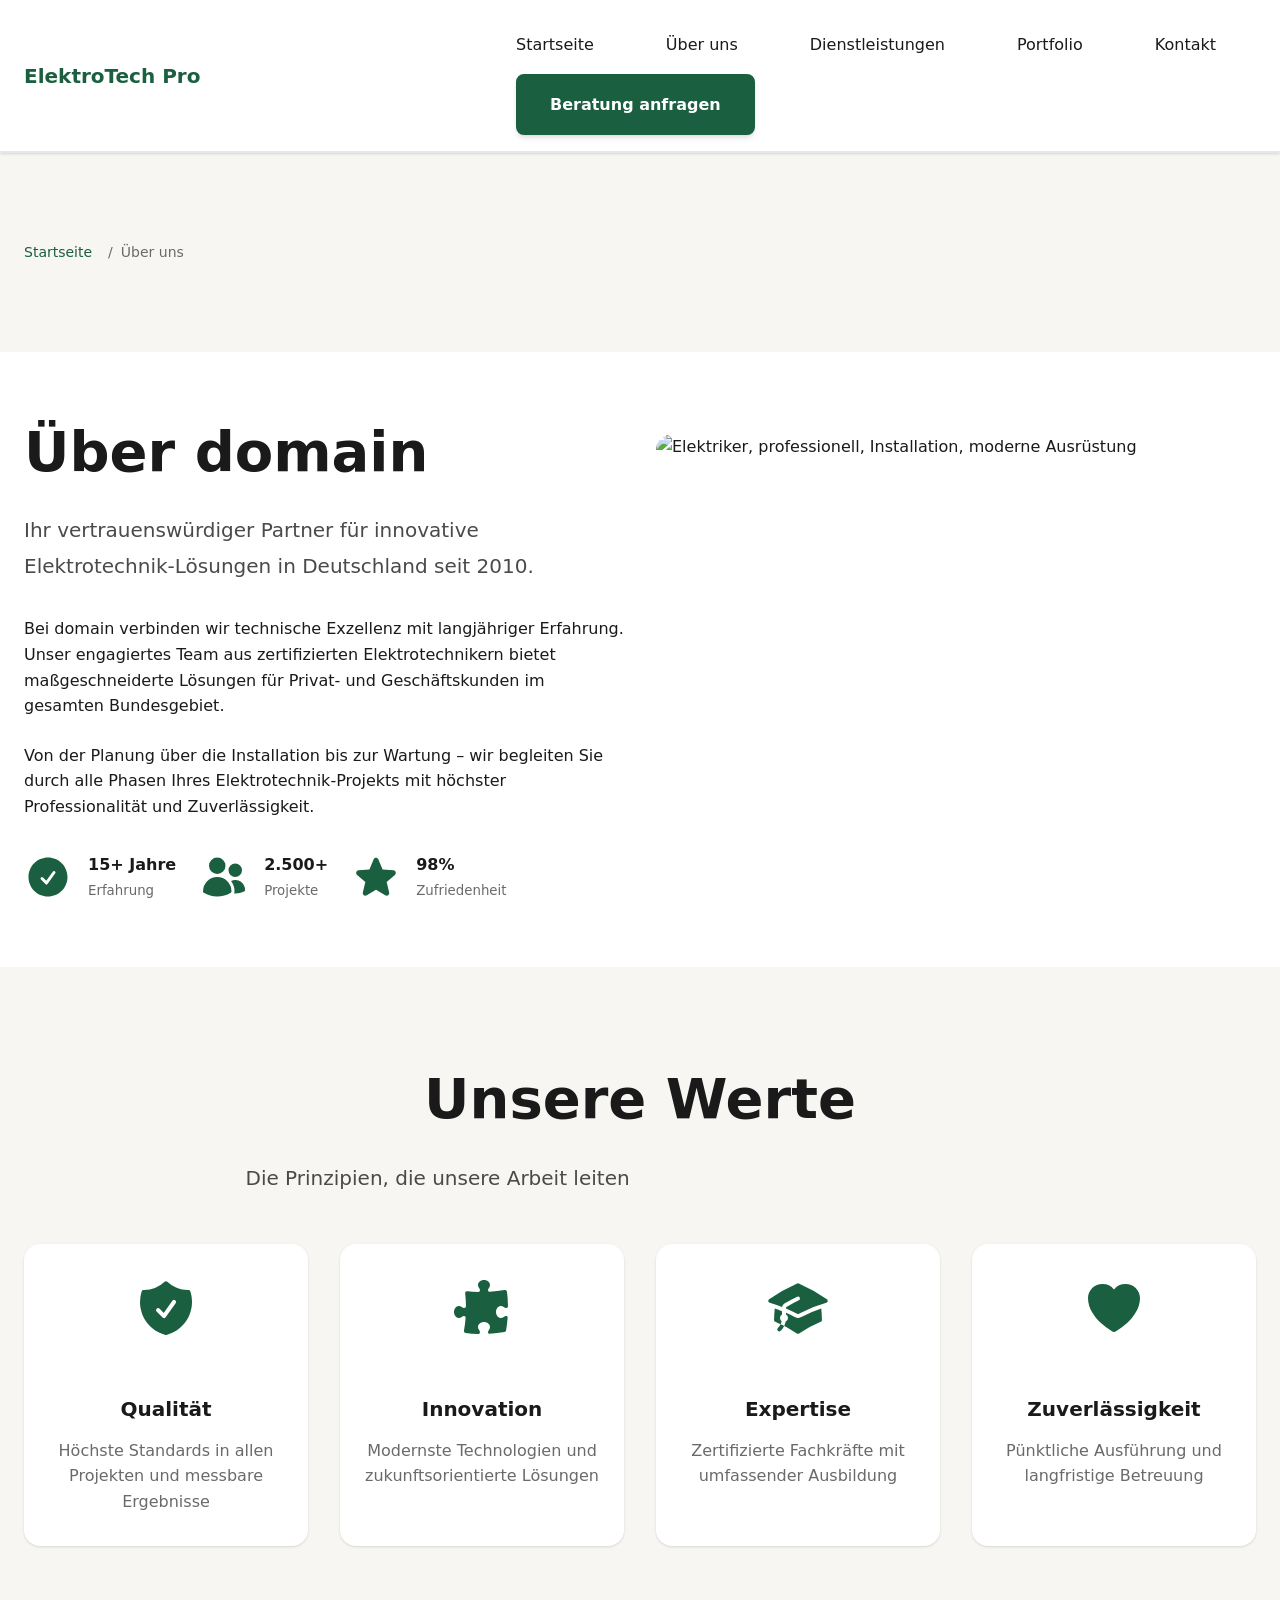
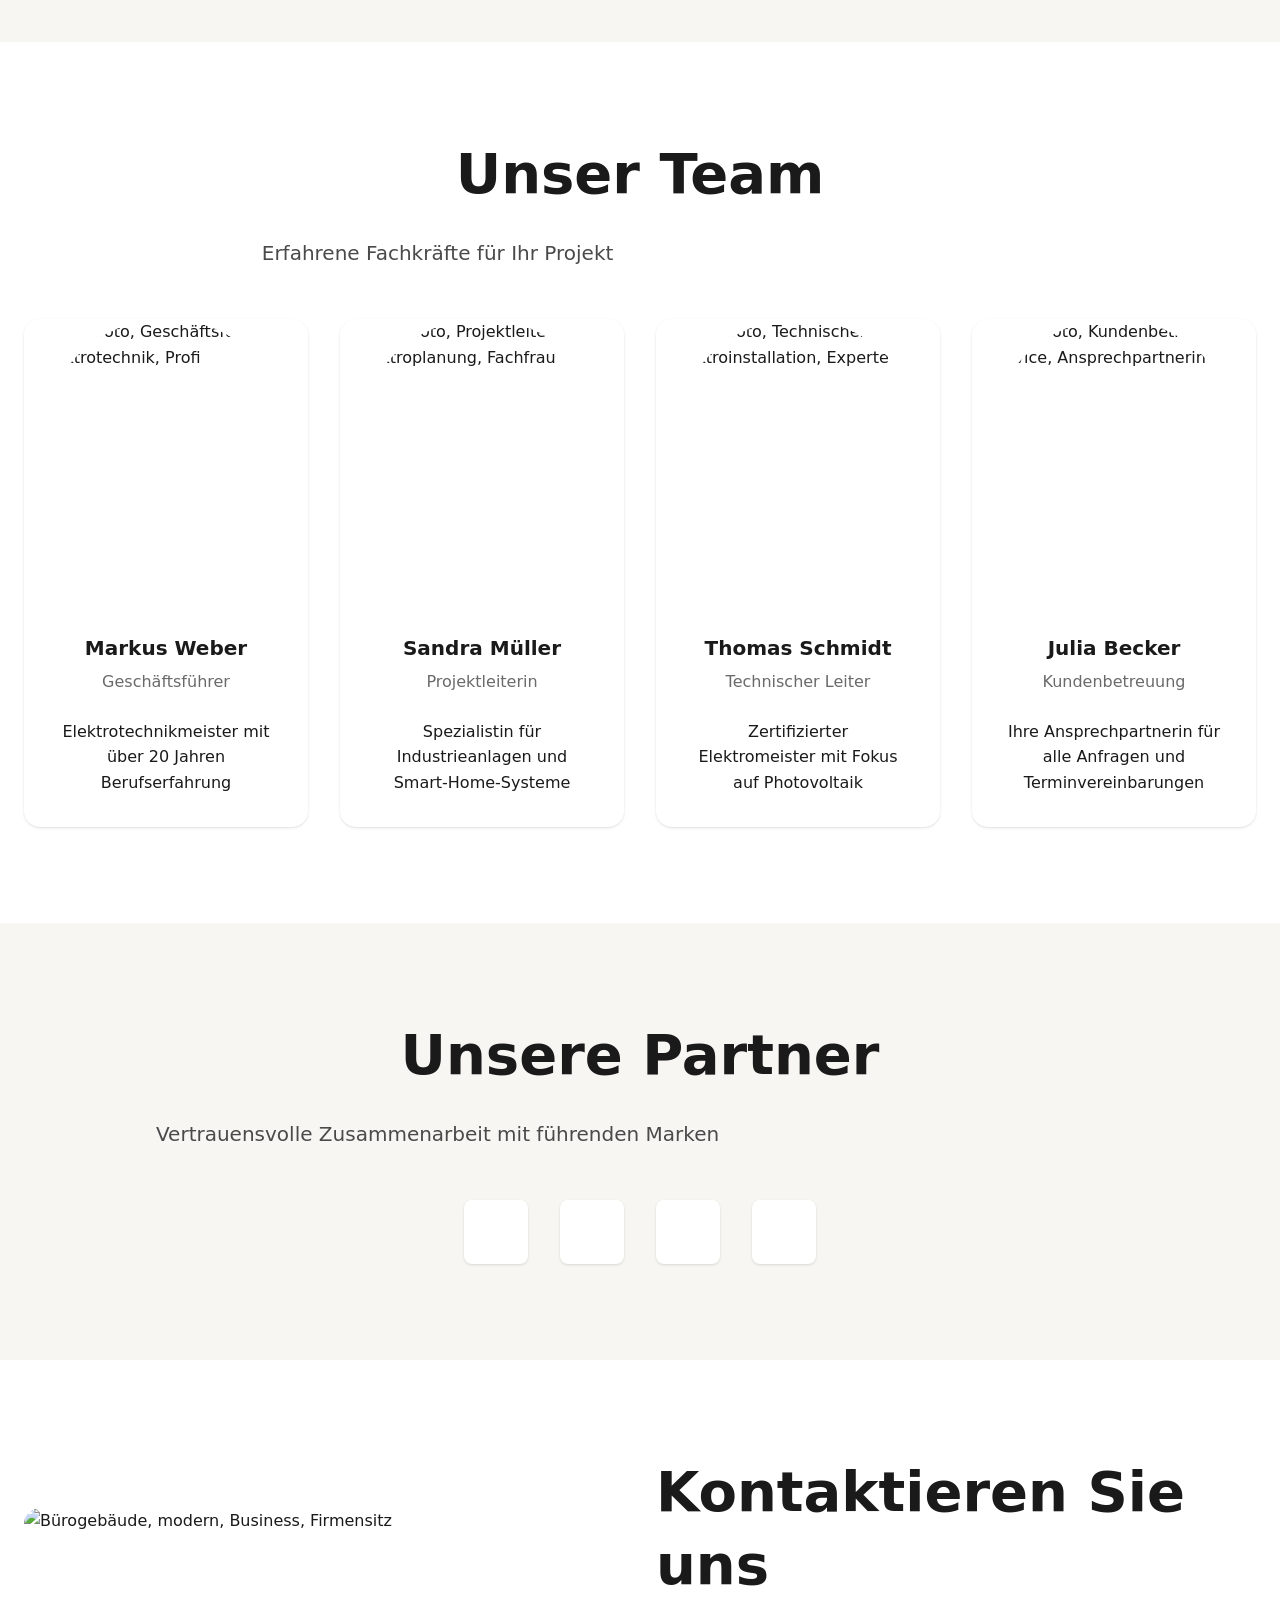
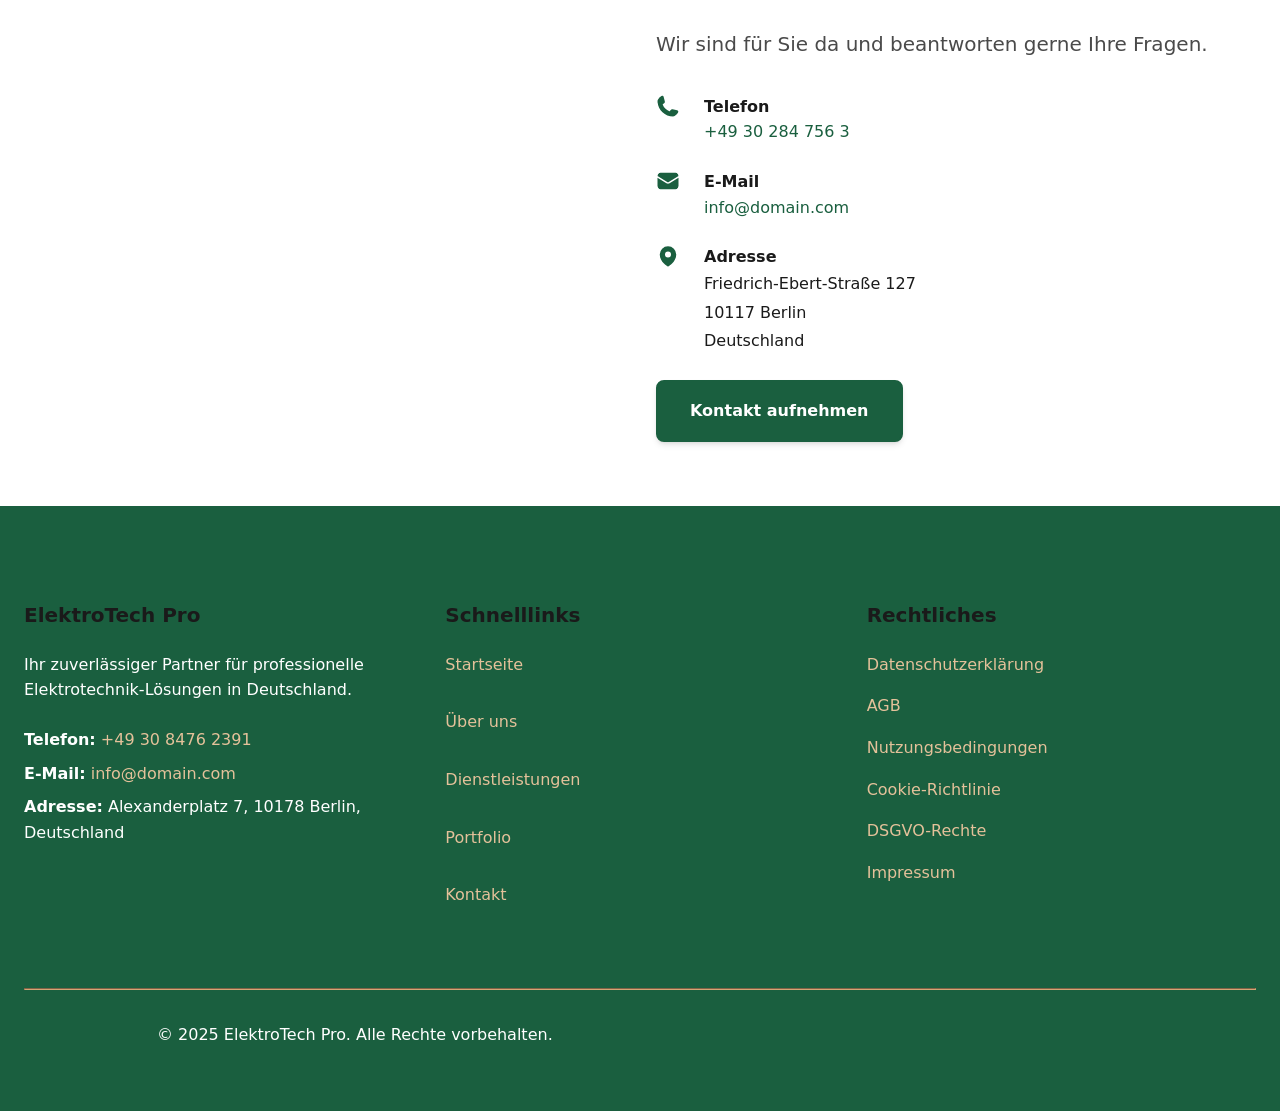
==== about.html @ 6f712a59 "Initial commit: Batch msgbatch_01T79FDRksaGxdWGkGDqS3DC results" ====
<!doctype html>
<html lang="de">
 <head>
  <meta charset="UTF-8">
  <meta name="viewport" content="width=device-width, initial-scale=1.0">
  <title>Über uns - Elektrotechnik Experten | domain</title>
  <meta name="description" content="Erfahren Sie mehr über domain - Ihr vertrauenswürdiger Partner für professionelle Elektrotechnik-Dienstleistungen in Deutschland. Expertise, Innovation und Qualität seit 2010.">
  <link rel="canonical" href="https://domain.com/about.html">
  <meta property="og:title" content="Über uns - Elektrotechnik Experten | domain">
  <meta property="og:description" content="Erfahren Sie mehr über domain - Ihr vertrauenswürdiger Partner für professionelle Elektrotechnik-Dienstleistungen in Deutschland.">
  <meta property="og:type" content="website">
  <meta property="og:url" content="https://domain.com/about.html">
  <meta property="og:image" content="https://images.unsplash.com/photo-1581092160562-40aa08e78837?w=1200&amp;h=630&amp;fit=crop">
  <link rel="stylesheet" href="style.css">
  <link rel="icon" type="image/png" href="/favicon.png">
  <link rel="apple-touch-icon" href="/apple-touch-icon.png">
 </head>
 <body>
  <header class="l-header">
   <nav class="navbar navbar-expand-md sticky-top bg-white border-bottom" aria-label="Hauptnavigation">
    <div class="container-fluid">
     <a class="navbar-brand c-logo" href="/"> <span class="c-logo__text">ElektroTech Pro</span> </a>
     <button class="navbar-toggler c-nav__toggle" type="button" data-bs-toggle="collapse" data-bs-target="#navbarNav" aria-controls="navbarNav" aria-expanded="false" aria-label="Navigation umschalten"><span class="navbar-toggler-icon"></span></button>
     <div class="collapse navbar-collapse" id="navbarNav">
      <ul class="navbar-nav ms-auto c-nav">
       <li class="nav-item c-nav__item"><a class="nav-link" aria-current="page" href="/">Startseite</a></li>
       <li class="nav-item c-nav__item"><a class="nav-link" href="/about.html">Über uns</a></li>
       <li class="nav-item c-nav__item"><a class="nav-link" href="/services.html">Dienstleistungen</a></li>
       <li class="nav-item c-nav__item"><a class="nav-link" href="/portfolio.html">Portfolio</a></li>
       <li class="nav-item c-nav__item"><a class="nav-link" href="/contact.html">Kontakt</a></li>
      </ul>
      <a href="/contact.html" class="btn btn-primary ms-md-3 c-button c-button--primary">Beratung anfragen</a>
     </div>
    </div>
   </nav>
  </header>
  <main>
   <section class="l-section py-4 py-md-5 bg-light">
    <div class="container">
     <nav aria-label="breadcrumb">
      <ol class="breadcrumb">
       <li class="breadcrumb-item"><a href="/">Startseite</a></li>
       <li class="breadcrumb-item active" aria-current="page">Über uns</li>
      </ol>
     </nav>
    </div>
   </section>
   <section class="l-section py-4 py-md-5" data-aos="fade-up">
    <div class="container">
     <div class="row align-items-center">
      <div class="col-12 col-md-6 mb-4 mb-md-0">
       <h1 class="display-4 fw-bold mb-3">Über domain</h1>
       <p class="lead mb-4">Ihr vertrauenswürdiger Partner für innovative Elektrotechnik-Lösungen in Deutschland seit 2010.</p>
       <p class="mb-3">Bei domain verbinden wir technische Exzellenz mit langjähriger Erfahrung. Unser engagiertes Team aus zertifizierten Elektrotechnikern bietet maßgeschneiderte Lösungen für Privat- und Geschäftskunden im gesamten Bundesgebiet.</p>
       <p class="mb-4">Von der Planung über die Installation bis zur Wartung – wir begleiten Sie durch alle Phasen Ihres Elektrotechnik-Projekts mit höchster Professionalität und Zuverlässigkeit.</p>
       <div class="d-flex flex-wrap gap-3">
        <div class="d-flex align-items-center">
         <div class="ratio ratio-1x1 me-2" style="width: 48px; height: 48px;">
          <svg xmlns="http://www.w3.org/2000/svg" viewBox="0 0 24 24" fill="currentColor" class="text-primary">
           <path fill-rule="evenodd" d="M2.25 12c0-5.385 4.365-9.75 9.75-9.75s9.75 4.365 9.75 9.75-4.365 9.75-9.75 9.75S2.25 17.385 2.25 12zm13.36-1.814a.75.75 0 10-1.22-.872l-3.236 4.53L9.53 12.22a.75.75 0 00-1.06 1.06l2.25 2.25a.75.75 0 001.14-.094l3.75-5.25z" clip-rule="evenodd" />
          </svg>
         </div>
         <div>
          <strong class="d-block">15+ Jahre</strong> <small class="text-muted">Erfahrung</small>
         </div>
        </div>
        <div class="d-flex align-items-center">
         <div class="ratio ratio-1x1 me-2" style="width: 48px; height: 48px;">
          <svg xmlns="http://www.w3.org/2000/svg" viewBox="0 0 24 24" fill="currentColor" class="text-primary">
           <path d="M4.5 6.375a4.125 4.125 0 118.25 0 4.125 4.125 0 01-8.25 0zM14.25 8.625a3.375 3.375 0 116.75 0 3.375 3.375 0 01-6.75 0zM1.5 19.125a7.125 7.125 0 0114.25 0v.003l-.001.119a.75.75 0 01-.363.63 13.067 13.067 0 01-6.761 1.873c-2.472 0-4.786-.684-6.76-1.873a.75.75 0 01-.364-.63l-.001-.122zM17.25 19.128l-.001.144a2.25 2.25 0 01-.233.96 10.088 10.088 0 005.06-1.01.75.75 0 00.42-.643 4.875 4.875 0 00-6.957-4.611 8.586 8.586 0 011.71 5.157v.003z" />
          </svg>
         </div>
         <div>
          <strong class="d-block">2.500+</strong> <small class="text-muted">Projekte</small>
         </div>
        </div>
        <div class="d-flex align-items-center">
         <div class="ratio ratio-1x1 me-2" style="width: 48px; height: 48px;">
          <svg xmlns="http://www.w3.org/2000/svg" viewBox="0 0 24 24" fill="currentColor" class="text-primary">
           <path fill-rule="evenodd" d="M10.788 3.21c.448-1.077 1.976-1.077 2.424 0l2.082 5.007 5.404.433c1.164.093 1.636 1.545.749 2.305l-4.117 3.527 1.257 5.273c.271 1.136-.964 2.033-1.96 1.425L12 18.354 7.373 21.18c-.996.608-2.231-.29-1.96-1.425l1.257-5.273-4.117-3.527c-.887-.76-.415-2.212.749-2.305l5.404-.433 2.082-5.006z" clip-rule="evenodd" />
          </svg>
         </div>
         <div>
          <strong class="d-block">98%</strong> <small class="text-muted">Zufriedenheit</small>
         </div>
        </div>
       </div>
      </div>
      <div class="col-12 col-md-6">
       <div class="ratio ratio-4x3">
        <img src="https://images.unsplash.com/photo-1621905251918-48416bd8575a?w=800&amp;h=600&amp;fit=crop" alt="Elektriker, professionell, Installation, moderne Ausrüstung" class="img-fluid rounded shadow" loading="lazy" width="800" height="600" style="object-fit: cover;">
       </div>
      </div>
     </div>
    </div>
   </section>
   <section class="l-section py-4 py-md-5 bg-light" data-aos="fade-up">
    <div class="container">
     <div class="text-center mb-5">
      <h2 class="h1 fw-bold mb-3">Unsere Werte</h2>
      <p class="lead text-muted">Die Prinzipien, die unsere Arbeit leiten</p>
     </div>
     <div class="row g-4">
      <div class="col-12 col-md-6 col-lg-3">
       <div class="card c-card h-100 border-0 shadow-sm">
        <div class="card-body text-center d-flex flex-column">
         <div class="ratio ratio-1x1 mx-auto mb-3" style="width: 64px; height: 64px;">
          <svg xmlns="http://www.w3.org/2000/svg" viewBox="0 0 24 24" fill="currentColor" class="text-primary">
           <path fill-rule="evenodd" d="M12.516 2.17a.75.75 0 00-1.032 0 11.209 11.209 0 01-7.877 3.08.75.75 0 00-.722.515A12.74 12.74 0 002.25 9.75c0 5.942 4.064 10.933 9.563 12.348a.749.749 0 00.374 0c5.499-1.415 9.563-6.406 9.563-12.348 0-1.39-.223-2.73-.635-3.985a.75.75 0 00-.722-.516l-.143.001c-2.996 0-5.717-1.17-7.734-3.08zm3.094 8.016a.75.75 0 10-1.22-.872l-3.236 4.53L9.53 12.22a.75.75 0 00-1.06 1.06l2.25 2.25a.75.75 0 001.14-.094l3.75-5.25z" clip-rule="evenodd" />
          </svg>
         </div>
         <h3 class="h5 mb-2">Qualität</h3>
         <p class="mb-0 text-muted">Höchste Standards in allen Projekten und messbare Ergebnisse</p>
        </div>
       </div>
      </div>
      <div class="col-12 col-md-6 col-lg-3">
       <div class="card c-card h-100 border-0 shadow-sm">
        <div class="card-body text-center d-flex flex-column">
         <div class="ratio ratio-1x1 mx-auto mb-3" style="width: 64px; height: 64px;">
          <svg xmlns="http://www.w3.org/2000/svg" viewBox="0 0 24 24" fill="currentColor" class="text-primary">
           <path d="M11.25 5.337c0-.355-.186-.676-.401-.959a1.647 1.647 0 01-.349-1.003c0-1.036 1.007-1.875 2.25-1.875S15 2.34 15 3.375c0 .369-.128.713-.349 1.003-.215.283-.401.604-.401.959 0 .332.278.598.61.578 1.91-.114 3.79-.342 5.632-.676a.75.75 0 01.878.645 49.17 49.17 0 01.376 5.452.657.657 0 01-.66.664c-.354 0-.675-.186-.958-.401a1.647 1.647 0 00-1.003-.349c-1.035 0-1.875 1.007-1.875 2.25s.84 2.25 1.875 2.25c.369 0 .713-.128 1.003-.349.283-.215.604-.401.959-.401.31 0 .557.262.534.571a48.774 48.774 0 01-.595 4.845.75.75 0 01-.61.61c-1.82.317-3.673.533-5.555.642a.58.58 0 01-.611-.581c0-.355.186-.676.401-.959.221-.29.349-.634.349-1.003 0-1.035-1.007-1.875-2.25-1.875s-2.25.84-2.25 1.875c0 .369.128.713.349 1.003.215.283.401.604.401.959a.641.641 0 01-.658.643 49.118 49.118 0 01-4.708-.36.75.75 0 01-.645-.878c.293-1.614.504-3.257.629-4.924A.53.53 0 005.337 15c-.355 0-.676.186-.959.401-.29.221-.634.349-1.003.349-1.036 0-1.875-1.007-1.875-2.25s.84-2.25 1.875-2.25c.369 0 .713.128 1.003.349.283.215.604.401.959.401a.656.656 0 00.659-.663 47.703 47.703 0 00-.31-4.82.75.75 0 01.83-.832c1.343.155 2.703.254 4.077.294a.64.64 0 00.657-.642z" />
          </svg>
         </div>
         <h3 class="h5 mb-2">Innovation</h3>
         <p class="mb-0 text-muted">Modernste Technologien und zukunftsorientierte Lösungen</p>
        </div>
       </div>
      </div>
      <div class="col-12 col-md-6 col-lg-3">
       <div class="card c-card h-100 border-0 shadow-sm">
        <div class="card-body text-center d-flex flex-column">
         <div class="ratio ratio-1x1 mx-auto mb-3" style="width: 64px; height: 64px;">
          <svg xmlns="http://www.w3.org/2000/svg" viewBox="0 0 24 24" fill="currentColor" class="text-primary">
           <path d="M11.7 2.805a.75.75 0 01.6 0A60.65 60.65 0 0122.83 8.72a.75.75 0 01-.231 1.337 49.949 49.949 0 00-9.902 3.912l-.003.002-.34.18a.75.75 0 01-.707 0A50.009 50.009 0 007.5 12.174v-.224c0-.131.067-.248.172-.311a54.614 54.614 0 014.653-2.52.75.75 0 00-.65-1.352 56.129 56.129 0 00-4.78 2.589 1.858 1.858 0 00-.859 1.228 49.803 49.803 0 00-4.634-1.527.75.75 0 01-.231-1.337A60.653 60.653 0 0111.7 2.805z" /> <path d="M13.06 15.473a48.45 48.45 0 017.666-3.282c.134 1.414.22 2.843.255 4.285a.75.75 0 01-.46.71 47.878 47.878 0 00-8.105 4.342.75.75 0 01-.832 0 47.877 47.877 0 00-8.104-4.342.75.75 0 01-.461-.71c.035-1.442.121-2.87.255-4.286A48.4 48.4 0 016 13.18v1.27a1.5 1.5 0 00-.14 2.508c-.09.38-.222.753-.397 1.11.452.213.901.434 1.346.661a6.729 6.729 0 00.551-1.608 1.5 1.5 0 00.14-2.67v-.645a48.549 48.549 0 013.44 1.668 2.25 2.25 0 002.12 0z" /> <path d="M4.462 19.462c.42-.419.753-.89 1-1.394.453.213.902.434 1.347.661a6.743 6.743 0 01-1.286 1.794.75.75 0 11-1.06-1.06z" />
          </svg>
         </div>
         <h3 class="h5 mb-2">Expertise</h3>
         <p class="mb-0 text-muted">Zertifizierte Fachkräfte mit umfassender Ausbildung</p>
        </div>
       </div>
      </div>
      <div class="col-12 col-md-6 col-lg-3">
       <div class="card c-card h-100 border-0 shadow-sm">
        <div class="card-body text-center d-flex flex-column">
         <div class="ratio ratio-1x1 mx-auto mb-3" style="width: 64px; height: 64px;">
          <svg xmlns="http://www.w3.org/2000/svg" viewBox="0 0 24 24" fill="currentColor" class="text-primary">
           <path d="M11.645 20.91l-.007-.003-.022-.012a15.247 15.247 0 01-.383-.218 25.18 25.18 0 01-4.244-3.17C4.688 15.36 2.25 12.174 2.25 8.25 2.25 5.322 4.714 3 7.688 3A5.5 5.5 0 0112 5.052 5.5 5.5 0 0116.313 3c2.973 0 5.437 2.322 5.437 5.25 0 3.925-2.438 7.111-4.739 9.256a25.175 25.175 0 01-4.244 3.17 15.247 15.247 0 01-.383.219l-.022.012-.007.004-.003.001a.752.752 0 01-.704 0l-.003-.001z" />
          </svg>
         </div>
         <h3 class="h5 mb-2">Zuverlässigkeit</h3>
         <p class="mb-0 text-muted">Pünktliche Ausführung und langfristige Betreuung</p>
        </div>
       </div>
      </div>
     </div>
    </div>
   </section>
   <section class="l-section py-4 py-md-5" data-aos="fade-up">
    <div class="container">
     <div class="text-center mb-5">
      <h2 class="h1 fw-bold mb-3">Unser Team</h2>
      <p class="lead text-muted">Erfahrene Fachkräfte für Ihr Projekt</p>
     </div>
     <div class="row g-4">
      <div class="col-12 col-md-6 col-lg-3">
       <div class="card c-card h-100 border-0 shadow-sm d-flex flex-column">
        <div class="ratio ratio-1x1">
         <img src="https://images.unsplash.com/photo-1560250097-0b93528c311a?w=400&amp;h=400&amp;fit=crop" alt="Teamfoto, Geschäftsführer, Elektrotechnik, Profi" class="card-img-top" loading="lazy" width="400" height="400" style="object-fit: cover; border-radius: 50%;">
        </div>
        <div class="card-body text-center d-flex flex-column">
         <h3 class="h5 mb-1">Markus Weber</h3>
         <p class="text-muted mb-3">Geschäftsführer</p>
         <p class="mb-0 mt-auto">Elektrotechnikmeister mit über 20 Jahren Berufserfahrung</p>
        </div>
       </div>
      </div>
      <div class="col-12 col-md-6 col-lg-3">
       <div class="card c-card h-100 border-0 shadow-sm d-flex flex-column">
        <div class="ratio ratio-1x1">
         <img src="https://images.unsplash.com/photo-1573496359142-b8d87734a5a2?w=400&amp;h=400&amp;fit=crop" alt="Teamfoto, Projektleiterin, Elektroplanung, Fachfrau" class="card-img-top" loading="lazy" width="400" height="400" style="object-fit: cover; border-radius: 50%;">
        </div>
        <div class="card-body text-center d-flex flex-column">
         <h3 class="h5 mb-1">Sandra Müller</h3>
         <p class="text-muted mb-3">Projektleiterin</p>
         <p class="mb-0 mt-auto">Spezialistin für Industrieanlagen und Smart-Home-Systeme</p>
        </div>
       </div>
      </div>
      <div class="col-12 col-md-6 col-lg-3">
       <div class="card c-card h-100 border-0 shadow-sm d-flex flex-column">
        <div class="ratio ratio-1x1">
         <img src="https://images.unsplash.com/photo-1519085360753-af0119f7cbe7?w=400&amp;h=400&amp;fit=crop" alt="Teamfoto, Technischer Leiter, Elektroinstallation, Experte" class="card-img-top" loading="lazy" width="400" height="400" style="object-fit: cover; border-radius: 50%;">
        </div>
        <div class="card-body text-center d-flex flex-column">
         <h3 class="h5 mb-1">Thomas Schmidt</h3>
         <p class="text-muted mb-3">Technischer Leiter</p>
         <p class="mb-0 mt-auto">Zertifizierter Elektromeister mit Fokus auf Photovoltaik</p>
        </div>
       </div>
      </div>
      <div class="col-12 col-md-6 col-lg-3">
       <div class="card c-card h-100 border-0 shadow-sm d-flex flex-column">
        <div class="ratio ratio-1x1">
         <img src="https://images.unsplash.com/photo-1580489944761-15a19d654956?w=400&amp;h=400&amp;fit=crop" alt="Teamfoto, Kundenbetreuung, Service, Ansprechpartnerin" class="card-img-top" loading="lazy" width="400" height="400" style="object-fit: cover; border-radius: 50%;">
        </div>
        <div class="card-body text-center d-flex flex-column">
         <h3 class="h5 mb-1">Julia Becker</h3>
         <p class="text-muted mb-3">Kundenbetreuung</p>
         <p class="mb-0 mt-auto">Ihre Ansprechpartnerin für alle Anfragen und Terminvereinbarungen</p>
        </div>
       </div>
      </div>
     </div>
    </div>
   </section>
   <section class="l-section py-4 py-md-5 bg-light" data-aos="fade-up">
    <div class="container">
     <div class="text-center mb-5">
      <h2 class="h1 fw-bold mb-3">Unsere Partner</h2>
      <p class="lead text-muted">Vertrauensvolle Zusammenarbeit mit führenden Marken</p>
     </div>
     <div class="row g-4 align-items-center justify-content-center">
      <div class="col-6 col-md-3">
       <div class="bg-white p-4 rounded shadow-sm text-center">
        <div class="ratio ratio-16x9 d-flex align-items-center justify-content-center">
         <svg xmlns="http://www.w3.org/2000/svg" viewBox="0 0 200 60" class="text-muted" style="max-width: 100%; height: auto;">
          <text x="50%" y="50%" dominant-baseline="middle" text-anchor="middle" font-size="16" font-weight="bold" fill="currentColor">Siemens</text>
         </svg>
        </div>
       </div>
      </div>
      <div class="col-6 col-md-3">
       <div class="bg-white p-4 rounded shadow-sm text-center">
        <div class="ratio ratio-16x9 d-flex align-items-center justify-content-center">
         <svg xmlns="http://www.w3.org/2000/svg" viewBox="0 0 200 60" class="text-muted" style="max-width: 100%; height: auto;">
          <text x="50%" y="50%" dominant-baseline="middle" text-anchor="middle" font-size="16" font-weight="bold" fill="currentColor">ABB</text>
         </svg>
        </div>
       </div>
      </div>
      <div class="col-6 col-md-3">
       <div class="bg-white p-4 rounded shadow-sm text-center">
        <div class="ratio ratio-16x9 d-flex align-items-center justify-content-center">
         <svg xmlns="http://www.w3.org/2000/svg" viewBox="0 0 200 60" class="text-muted" style="max-width: 100%; height: auto;">
          <text x="50%" y="50%" dominant-baseline="middle" text-anchor="middle" font-size="16" font-weight="bold" fill="currentColor">Schneider</text>
         </svg>
        </div>
       </div>
      </div>
      <div class="col-6 col-md-3">
       <div class="bg-white p-4 rounded shadow-sm text-center">
        <div class="ratio ratio-16x9 d-flex align-items-center justify-content-center">
         <svg xmlns="http://www.w3.org/2000/svg" viewBox="0 0 200 60" class="text-muted" style="max-width: 100%; height: auto;">
          <text x="50%" y="50%" dominant-baseline="middle" text-anchor="middle" font-size="16" font-weight="bold" fill="currentColor">Phoenix</text>
         </svg>
        </div>
       </div>
      </div>
     </div>
    </div>
   </section>
   <section class="l-section py-4 py-md-5" data-aos="fade-up">
    <div class="container">
     <div class="row align-items-center">
      <div class="col-12 col-md-6 order-md-2 mb-4 mb-md-0">
       <h2 class="h1 fw-bold mb-3">Kontaktieren Sie uns</h2>
       <p class="lead mb-4">Wir sind für Sie da und beantworten gerne Ihre Fragen.</p>
       <div class="mb-3">
        <div class="d-flex align-items-start mb-3">
         <div class="ratio ratio-1x1 me-3" style="width: 24px; height: 24px;">
          <svg xmlns="http://www.w3.org/2000/svg" viewBox="0 0 24 24" fill="currentColor" class="text-primary">
           <path fill-rule="evenodd" d="M1.5 4.5a3 3 0 013-3h1.372c.86 0 1.61.586 1.819 1.42l1.105 4.423a1.875 1.875 0 01-.694 1.955l-1.293.97c-.135.101-.164.249-.126.352a11.285 11.285 0 006.697 6.697c.103.038.25.009.352-.126l.97-1.293a1.875 1.875 0 011.955-.694l4.423 1.105c.834.209 1.42.959 1.42 1.82V19.5a3 3 0 01-3 3h-2.25C8.552 22.5 1.5 15.448 1.5 6.75V4.5z" clip-rule="evenodd" />
          </svg>
         </div>
         <div>
          <strong class="d-block">Telefon</strong> <a href="tel:+49302847563" class="text-decoration-none">+49 30 284 756 3</a>
         </div>
        </div>
        <div class="d-flex align-items-start mb-3">
         <div class="ratio ratio-1x1 me-3" style="width: 24px; height: 24px;">
          <svg xmlns="http://www.w3.org/2000/svg" viewBox="0 0 24 24" fill="currentColor" class="text-primary">
           <path d="M1.5 8.67v8.58a3 3 0 003 3h15a3 3 0 003-3V8.67l-8.928 5.493a3 3 0 01-3.144 0L1.5 8.67z" /> <path d="M22.5 6.908V6.75a3 3 0 00-3-3h-15a3 3 0 00-3 3v.158l9.714 5.978a1.5 1.5 0 001.572 0L22.5 6.908z" />
          </svg>
         </div>
         <div>
          <strong class="d-block">E-Mail</strong> <a href="mailto:info@domain.com" class="text-decoration-none">info@domain.com</a>
         </div>
        </div>
        <div class="d-flex align-items-start">
         <div class="ratio ratio-1x1 me-3" style="width: 24px; height: 24px;">
          <svg xmlns="http://www.w3.org/2000/svg" viewBox="0 0 24 24" fill="currentColor" class="text-primary">
           <path fill-rule="evenodd" d="M11.54 22.351l.07.04.028.016a.76.76 0 00.723 0l.028-.015.071-.041a16.975 16.975 0 001.144-.742 19.58 19.58 0 002.683-2.282c1.944-1.99 3.963-4.98 3.963-8.827a8.25 8.25 0 00-16.5 0c0 3.846 2.02 6.837 3.963 8.827a19.58 19.58 0 002.682 2.282 16.975 16.975 0 001.145.742zM12 13.5a3 3 0 100-6 3 3 0 000 6z" clip-rule="evenodd" />
          </svg>
         </div>
         <div>
          <strong class="d-block">Adresse</strong>
          <address class="mb-0">Friedrich-Ebert-Straße 127
           <br>
           10117 Berlin
           <br>
           Deutschland</address>
         </div>
        </div>
       </div>
       <a href="contact.html" class="btn c-button c-button--primary">Kontakt aufnehmen</a>
      </div>
      <div class="col-12 col-md-6 order-md-1">
       <div class="ratio ratio-4x3">
        <img src="https://images.unsplash.com/photo-1486406146926-c627a92ad1ab?w=800&amp;h=600&amp;fit=crop" alt="Bürogebäude, modern, Business, Firmensitz" class="img-fluid rounded shadow" loading="lazy" width="800" height="600" style="object-fit: cover;">
       </div>
      </div>
     </div>
    </div>
   </section>
  </main>
  <footer class="l-footer bg-dark text-white py-4 py-md-5">
   <div class="container">
    <div class="row g-4">
     <div class="col-12 col-md-4">
      <h3 class="h5 mb-3">ElektroTech Pro</h3>
      <p>Ihr zuverlässiger Partner für professionelle Elektrotechnik-Lösungen in Deutschland.</p>
      <p class="mb-1"><strong>Telefon:</strong> <a href="tel:+493084762391" class="text-white text-decoration-none">+49 30 8476 2391</a></p>
      <p class="mb-1"><strong>E-Mail:</strong> <a href="mailto:info@domain.com" class="text-white text-decoration-none">info@domain.com</a></p>
      <p class="mb-0"><strong>Adresse:</strong> Alexanderplatz 7, 10178 Berlin, Deutschland</p>
     </div>
     <div class="col-12 col-md-4">
      <h3 class="h5 mb-3">Schnelllinks</h3>
      <ul class="list-unstyled c-footer-links">
       <li class="mb-2"><a href="/" class="text-white text-decoration-none">Startseite</a></li>
       <li class="mb-2"><a href="/about.html" class="text-white text-decoration-none">Über uns</a></li>
       <li class="mb-2"><a href="/services.html" class="text-white text-decoration-none">Dienstleistungen</a></li>
       <li class="mb-2"><a href="/portfolio.html" class="text-white text-decoration-none">Portfolio</a></li>
       <li class="mb-2"><a href="/contact.html" class="text-white text-decoration-none">Kontakt</a></li>
      </ul>
     </div>
     <div class="col-12 col-md-4">
      <h3 class="h5 mb-3">Rechtliches</h3>
      <ul class="list-unstyled">
       <li class="mb-2"><a href="/privacy.html" class="text-white text-decoration-none">Datenschutzerklärung</a></li>
       <li class="mb-2"><a href="/terms_and_conditions.html" class="text-white text-decoration-none">AGB</a></li>
       <li class="mb-2"><a href="/terms_of_services.html" class="text-white text-decoration-none">Nutzungsbedingungen</a></li>
       <li class="mb-2"><a href="/cookie_policy.html" class="text-white text-decoration-none">Cookie-Richtlinie</a></li>
       <li class="mb-2"><a href="/gdpr-rights.html" class="text-white text-decoration-none">DSGVO-Rechte</a></li>
       <li class="mb-2"><a href="/impressum.html" class="text-white text-decoration-none">Impressum</a></li>
      </ul>
     </div>
    </div>
    <hr class="my-4 border-secondary">
    <div class="row">
     <div class="col-12 text-center">
      <p class="mb-0">© 2025 ElektroTech Pro. Alle Rechte vorbehalten.</p>
     </div>
    </div>
   </div>
  </footer>
  <script src="script.js" defer></script>
 </body>
</html>
---- style.css ----
:root {
  --color-primary: #1a5f3f;
  --color-primary-dark: #134a30;
  --color-primary-light: #237a52;
  --color-secondary: #d4a574;
  --color-secondary-dark: #b88d5f;
  --color-secondary-light: #e4c19a;
  --color-accent: #d4a574;
  --color-text: #1a1a1a;
  --color-text-light: #4a4a4a;
  --color-text-muted: #6a6a6a;
  --color-bg: #ffffff;
  --color-bg-alt: #f8f6f3;
  --color-bg-dark: #1a5f3f;
  --color-border: #e5e7eb;
  --color-border-light: #f0efe8;
  --color-error: #dc2626;
  --color-success: #16a34a;
  --color-focus: #d4a574;
  --font-primary: 'Inter', 'Segoe UI', system-ui, -apple-system, sans-serif;
  --font-secondary: 'Inter', 'Segoe UI', system-ui, -apple-system, sans-serif;
  --font-size-base: 16px;
  --font-size-sm: 0.875rem;
  --font-size-lg: 1.125rem;
  --font-size-xl: 1.25rem;
  --font-size-2xl: 1.5rem;
  --font-size-3xl: 1.875rem;
  --font-size-4xl: 2.25rem;
  --font-size-5xl: 3rem;
  --line-height-base: 1.6;
  --line-height-tight: 1.3;
  --line-height-relaxed: 1.8;
  --font-weight-normal: 400;
  --font-weight-medium: 500;
  --font-weight-semibold: 600;
  --font-weight-bold: 700;
  --space-xs: 0.5rem;
  --space-sm: 1rem;
  --space-md: 1.5rem;
  --space-lg: 2rem;
  --space-xl: 3rem;
  --space-2xl: 4rem;
  --space-3xl: 6rem;
  --bp-sm: 640px;
  --bp-md: 1024px;
  --bp-lg: 1280px;
  --header-h: 80px;
  --logo-w: 180px;
  --logo-h: 50px;
  --z-nav: 1000;
  --z-modal: 1001;
  --z-dropdown: 100;
  --border-radius-sm: 0.25rem;
  --border-radius-md: 0.5rem;
  --border-radius-lg: 1rem;
  --border-radius-xl: 1.5rem;
  --shadow-sm: 0 1px 3px 0 rgba(0, 0, 0, 0.1), 0 1px 2px -1px rgba(0, 0, 0, 0.1);
  --shadow-md: 0 4px 6px -1px rgba(0, 0, 0, 0.1), 0 2px 4px -2px rgba(0, 0, 0, 0.1);
  --shadow-lg: 0 10px 15px -3px rgba(0, 0, 0, 0.1), 0 4px 6px -4px rgba(0, 0, 0, 0.1);
  --shadow-xl: 0 20px 25px -5px rgba(0, 0, 0, 0.1), 0 8px 10px -6px rgba(0, 0, 0, 0.1);
  --shadow-glow: 0 0 20px rgba(212, 165, 116, 0.3);
  --duration-fast: 150ms;
  --duration-base: 250ms;
  --duration-slow: 350ms;
  --ease-base: cubic-bezier(0.4, 0, 0.2, 1);
  --ease-in: cubic-bezier(0.4, 0, 1, 1);
  --ease-out: cubic-bezier(0, 0, 0.2, 1);
  --transition-base: all var(--duration-base) var(--ease-base);
  --transition-fast: all var(--duration-fast) var(--ease-base);
  --transition-slow: all var(--duration-slow) var(--ease-base);
}

*,
*::before,
*::after {
  box-sizing: border-box;
  margin: 0;
  padding: 0;
}

html {
  font-size: var(--font-size-base);
  scroll-behavior: smooth;
  max-width: 100%;
  overflow-x: hidden;
}

@media (prefers-reduced-motion: reduce) {
  html {
    scroll-behavior: auto;
  }
  * {
    animation-duration: 0.01ms !important;
    animation-iteration-count: 1 !important;
    transition-duration: 0.01ms !important;
  }
}

body {
  font-family: var(--font-primary);
  font-size: 1rem;
  line-height: var(--line-height-base);
  color: var(--color-text);
  background-color: var(--color-bg);
  max-width: 100%;
  overflow-x: hidden;
  -webkit-font-smoothing: antialiased;
  -moz-osx-font-smoothing: grayscale;
}

@media (max-width: 1023px) {
  body.u-no-scroll {
    overflow: hidden;
    position: fixed;
    width: 100%;
  }
}

img,
svg,
video,
picture,
iframe {
  max-width: 100%;
  height: auto;
  display: block;
}

img {
  object-fit: cover;
}

a {
  color: var(--color-primary);
  text-decoration: none;
  transition: var(--transition-fast);
}

a:hover {
  color: var(--color-primary-dark);
}

a:focus {
  outline: 2px solid var(--color-focus);
  outline-offset: 2px;
}

button {
  font-family: inherit;
  cursor: pointer;
  border: none;
  background: none;
}

ul,
ol {
  list-style: none;
}

input,
textarea,
select,
button {
  font: inherit;
}

h1,
h2,
h3,
h4,
h5,
h6 {
  font-family: var(--font-secondary);
  font-weight: var(--font-weight-bold);
  line-height: var(--line-height-tight);
  color: var(--color-text);
  margin-top: var(--space-lg);
  margin-bottom: var(--space-md);
}

h1 {
  font-size: clamp(2.25rem, 5vw, 3.5rem);
  margin-top: 0;
}

h2 {
  font-size: clamp(1.875rem, 4vw, 2.5rem);
}

h3 {
  font-size: clamp(1.5rem, 3vw, 2rem);
}

h4 {
  font-size: clamp(1.25rem, 2.5vw, 1.5rem);
}

h5 {
  font-size: clamp(1.125rem, 2vw, 1.25rem);
}

h6 {
  font-size: 1rem;
}

p {
  max-width: 65ch;
  margin-bottom: var(--space-md);
}

p:last-child {
  margin-bottom: 0;
}

.l-container,
.container,
.container-fluid {
  max-width: 1280px;
  margin-left: auto;
  margin-right: auto;
  padding-left: var(--space-md);
  padding-right: var(--space-md);
  width: 100%;
}

@media (max-width: 1023px) {
  .l-container,
  .container,
  .container-fluid {
    padding-left: var(--space-sm);
    padding-right: var(--space-sm);
  }
}

.l-section {
  padding-top: var(--space-3xl);
  padding-bottom: var(--space-3xl);
  scroll-margin-top: var(--header-h);
}

@media (max-width: 1023px) {
  .l-section {
    padding-top: var(--space-2xl);
    padding-bottom: var(--space-2xl);
  }
}

@media (max-width: 639px) {
  .l-section {
    padding-top: var(--space-xl);
    padding-bottom: var(--space-xl);
  }
}

.l-grid {
  display: grid;
  gap: var(--space-lg);
  grid-template-columns: repeat(auto-fit, minmax(300px, 1fr));
}

@media (max-width: 639px) {
  .l-grid {
    grid-template-columns: 1fr;
    gap: var(--space-md);
  }
}

.l-header {
  position: sticky;
  top: 0;
  z-index: var(--z-nav);
  background-color: var(--color-bg);
  border-bottom: 1px solid var(--color-border);
  box-shadow: var(--shadow-sm);
  transition: var(--transition-base);
}

@media (max-width: 1023px) {
  .l-header {
    position: fixed;
    width: 100%;
    left: 0;
    right: 0;
  }
}

.l-header__inner {
  display: flex;
  align-items: center;
  justify-content: space-between;
  height: var(--header-h);
  gap: var(--space-md);
}

.navbar {
  background-color: var(--color-bg);
  padding: 0;
}

.navbar.sticky-top {
  position: sticky;
  top: 0;
  z-index: var(--z-nav);
}

.navbar .container-fluid {
  display: flex;
  align-items: center;
  justify-content: space-between;
  min-height: var(--header-h);
  padding: var(--space-sm) var(--space-md);
}

@media (max-width: 1023px) {
  .navbar .container-fluid {
    padding: var(--space-sm);
  }
}

.c-logo,
.navbar-brand {
  display: flex;
  align-items: center;
  flex-shrink: 0;
  padding: 0;
  margin: 0;
  transition: var(--transition-fast);
}

.c-logo:hover,
.navbar-brand:hover {
  transform: scale(1.02);
}

.c-logo__img {
  max-width: var(--logo-w);
  max-height: var(--logo-h);
  width: auto;
  height: auto;
  object-fit: contain;
}

.c-logo__text {
  font-size: var(--font-size-xl);
  font-weight: var(--font-weight-bold);
  color: var(--color-primary);
  white-space: nowrap;
}

.c-nav,
.navbar-nav {
  display: flex;
  align-items: center;
  gap: var(--space-md);
  margin: 0;
  padding: 0;
  list-style: none;
}

@media (min-width: 1024px) {
  .navbar-nav {
    flex-direction: row;
  }
}

@media (max-width: 1023px) {
  .c-nav,
  .navbar-collapse {
    position: fixed;
    top: var(--header-h);
    left: 0;
    right: 0;
    bottom: 0;
    background-color: var(--color-bg);
    flex-direction: column;
    align-items: stretch;
    padding: var(--space-lg);
    overflow-y: auto;
    transform: translateX(100%);
    transition: transform var(--duration-base) var(--ease-base);
    box-shadow: var(--shadow-xl);
  }

  .c-nav.is-open,
  .navbar-collapse.show {
    transform: translateX(0);
  }

  .navbar-nav {
    flex-direction: column;
    width: 100%;
    gap: 0;
  }
}

.c-nav__item,
.nav-item {
  position: relative;
}

@media (max-width: 1023px) {
  .c-nav__item,
  .nav-item {
    width: 100%;
    border-bottom: 1px solid var(--color-border-light);
  }
}

.c-nav__link,
.nav-link {
  display: block;
  padding: var(--space-sm) var(--space-md);
  font-weight: var(--font-weight-medium);
  color: var(--color-text);
  transition: var(--transition-fast);
  position: relative;
  border-radius: var(--border-radius-sm);
}

@media (max-width: 1023px) {
  .c-nav__link,
  .nav-link {
    padding: var(--space-md);
    width: 100%;
  }
}

.c-nav__link:hover,
.c-nav__link:focus,
.nav-link:hover,
.nav-link:focus {
  color: var(--color-primary);
  background-color: rgba(212, 165, 116, 0.1);
}

.c-nav__link[aria-current='page'],
.nav-link.active,
.c-nav__link.active {
  color: var(--color-primary);
  font-weight: var(--font-weight-bold);
  background-color: rgba(212, 165, 116, 0.15);
}

@media (min-width: 1024px) {
  .c-nav__link[aria-current='page']::after,
  .nav-link.active::after,
  .c-nav__link.active::after {
    content: '';
    position: absolute;
    bottom: 0;
    left: var(--space-md);
    right: var(--space-md);
    height: 2px;
    background-color: var(--color-primary);
  }
}

.c-nav__toggle,
.navbar-toggler {
  display: none;
  padding: var(--space-xs);
  background: var(--color-bg);
  border: 2px solid var(--color-border);
  cursor: pointer;
  color: var(--color-text);
  transition: var(--transition-fast);
  border-radius: var(--border-radius-md);
  width: 48px;
  height: 48px;
  align-items: center;
  justify-content: center;
}

@media (max-width: 1023px) {
  .c-nav__toggle,
  .navbar-toggler {
    display: flex;
  }
}

.c-nav__toggle:hover,
.c-nav__toggle:focus,
.navbar-toggler:hover,
.navbar-toggler:focus {
  color: var(--color-primary);
  background-color: rgba(212, 165, 116, 0.1);
  border-color: var(--color-primary);
  outline: 2px solid var(--color-focus);
  outline-offset: 2px;
}

.navbar-toggler-icon {
  width: 24px;
  height: 24px;
  display: flex;
  flex-direction: column;
  justify-content: center;
  gap: 4px;
  position: relative;
}

.navbar-toggler-icon::before,
.navbar-toggler-icon::after {
  content: '';
  display: block;
  width: 100%;
  height: 2px;
  background-color: currentColor;
  transition: var(--transition-fast);
  transform-origin: center;
}

.navbar-toggler-icon::before {
  transform: translateY(-6px);
}

.navbar-toggler-icon::after {
  transform: translateY(6px);
}

.navbar-toggler[aria-expanded='true'] .navbar-toggler-icon::before {
  transform: translateY(0) rotate(45deg);
}

.navbar-toggler[aria-expanded='true'] .navbar-toggler-icon::after {
  transform: translateY(-2px) rotate(-45deg);
}

.c-button,
.btn {
  display: inline-flex;
  align-items: center;
  justify-content: center;
  padding: var(--space-sm) var(--space-lg);
  font-weight: var(--font-weight-semibold);
  text-align: center;
  border-radius: var(--border-radius-md);
  transition: var(--transition-base);
  cursor: pointer;
  border: 2px solid transparent;
  text-decoration: none;
  gap: var(--space-xs);
  min-height: 48px;
  font-size: var(--font-size-base);
}

@media (max-width: 639px) {
  .c-button,
  .btn {
    padding: var(--space-md) var(--space-lg);
    width: 100%;
  }
}

.c-button--primary,
.btn-primary {
  background-color: var(--color-primary);
  color: var(--color-bg);
  border-color: var(--color-primary);
  box-shadow: var(--shadow-md);
}

.c-button--primary:hover,
.c-button--primary:focus,
.btn-primary:hover,
.btn-primary:focus {
  background-color: var(--color-primary-dark);
  border-color: var(--color-primary-dark);
  color: var(--color-bg);
  transform: translateY(-2px);
  box-shadow: var(--shadow-lg);
}

.c-button--secondary,
.btn-secondary {
  background-color: var(--color-secondary);
  color: var(--color-text);
  border-color: var(--color-secondary);
  box-shadow: var(--shadow-md);
}

.c-button--secondary:hover,
.c-button--secondary:focus,
.btn-secondary:hover,
.btn-secondary:focus {
  background-color: var(--color-secondary-dark);
  border-color: var(--color-secondary-dark);
  color: var(--color-text);
  transform: translateY(-2px);
  box-shadow: var(--shadow-lg);
}

.c-button--outline,
.btn-outline-primary {
  background-color: transparent;
  color: var(--color-primary);
  border: 2px solid var(--color-primary);
}

.c-button--outline:hover,
.c-button--outline:focus,
.btn-outline-primary:hover,
.btn-outline-primary:focus {
  background-color: var(--color-primary);
  color: var(--color-bg);
  border-color: var(--color-primary);
}

.c-button--large,
.btn-lg {
  padding: var(--space-md) var(--space-xl);
  font-size: var(--font-size-lg);
  min-height: 56px;
}

.c-button:focus,
.btn:focus {
  outline: 2px solid var(--color-focus);
  outline-offset: 2px;
}

.c-card,
.card {
  background-color: var(--color-bg);
  border-radius: var(--border-radius-lg);
  box-shadow: var(--shadow-md);
  overflow: hidden;
  transition: var(--transition-base);
  display: flex;
  flex-direction: column;
  height: 100%;
  border: 1px solid var(--color-border-light);
}

.c-card:hover,
.card:hover {
  box-shadow: var(--shadow-xl);
  transform: translateY(-4px);
}

.c-card__media {
  position: relative;
  width: 100%;
  overflow: hidden;
}

.c-card__media img,
.card-img-top {
  width: 100%;
  height: 100%;
  object-fit: cover;
  transition: var(--transition-slow);
}

.c-card:hover .c-card__media img,
.card:hover .card-img-top {
  transform: scale(1.05);
}

.c-card__content,
.card-body {
  padding: var(--space-lg);
  flex-grow: 1;
  display: flex;
  flex-direction: column;
}

.c-card__title,
.card-title {
  font-size: var(--font-size-xl);
  margin-top: 0;
  margin-bottom: var(--space-sm);
  color: var(--color-text);
}

.c-card__text,
.card-text {
  color: var(--color-text-light);
  margin-bottom: var(--space-md);
  flex-grow: 1;
}

.c-card__footer {
  margin-top: auto;
  padding-top: var(--space-md);
}

.c-card__badge {
  display: inline-block;
  padding: var(--space-xs) var(--space-sm);
  background-color: var(--color-primary);
  color: var(--color-bg);
  border-radius: var(--border-radius-sm);
  font-size: var(--font-size-sm);
  font-weight: var(--font-weight-semibold);
  text-transform: uppercase;
  letter-spacing: 0.05em;
}

.c-card__meta {
  display: flex;
  gap: var(--space-md);
  font-size: var(--font-size-sm);
  color: var(--color-text-muted);
  margin-top: var(--space-sm);
}

.c-card__year,
.c-card__location {
  display: flex;
  align-items: center;
  gap: var(--space-xs);
}

.c-form {
  max-width: 600px;
  width: 100%;
}

.c-form__group {
  margin-bottom: var(--space-lg);
}

.c-label,
.form-label {
  display: block;
  margin-bottom: var(--space-xs);
  font-weight: var(--font-weight-medium);
  color: var(--color-text);
  font-size: var(--font-size-base);
}

.c-label--required::after {
  content: ' *';
  color: var(--color-error);
}

.c-input,
.c-textarea,
.c-select,
.form-control {
  width: 100%;
  padding: var(--space-sm) var(--space-md);
  border: 2px solid var(--color-border);
  border-radius: var(--border-radius-md);
  background-color: var(--color-bg);
  color: var(--color-text);
  transition: var(--transition-fast);
  font-size: 1rem;
  min-height: 48px;
}

.c-input:hover,
.c-textarea:hover,
.c-select:hover,
.form-control:hover {
  border-color: var(--color-primary-light);
}

.c-input:focus,
.c-textarea:focus,
.c-select:focus,
.form-control:focus {
  outline: none;
  border-color: var(--color-primary);
  box-shadow: 0 0 0 3px rgba(26, 95, 63, 0.1);
}

.c-input.has-error,
.c-textarea.has-error,
.c-select.has-error,
.form-control.is-invalid {
  border-color: var(--color-error);
}

.c-input.has-error:focus,
.c-textarea.has-error:focus,
.c-select.has-error:focus,
.form-control.is-invalid:focus {
  box-shadow: 0 0 0 3px rgba(220, 38, 38, 0.1);
}

.c-textarea,
textarea.form-control {
  min-height: 120px;
  resize: vertical;
}

.c-form__error,
.invalid-feedback {
  display: block;
  margin-top: var(--space-xs);
  color: var(--color-error);
  font-size: var(--font-size-sm);
  font-weight: var(--font-weight-medium);
}

.c-checkbox-wrapper,
.c-checkbox,
.form-check {
  display: flex;
  align-items: flex-start;
  gap: var(--space-sm);
  margin-bottom: var(--space-md);
}

.c-checkbox input,
.form-check-input {
  width: 20px;
  height: 20px;
  min-width: 20px;
  cursor: pointer;
  accent-color: var(--color-primary);
  border: 2px solid var(--color-border);
  border-radius: var(--border-radius-sm);
}

.c-checkbox input:focus,
.form-check-input:focus {
  outline: 2px solid var(--color-focus);
  outline-offset: 2px;
  box-shadow: 0 0 0 3px rgba(26, 95, 63, 0.1);
}

.c-checkbox-label,
.form-check-label {
  cursor: pointer;
  font-size: var(--font-size-sm);
  line-height: var(--line-height-relaxed);
  color: var(--color-text);
}

.c-checkbox-label a,
.form-check-label a {
  text-decoration: underline;
  color: var(--color-primary);
}

.c-form__submit {
  width: 100%;
  margin-top: var(--space-md);
}

@media (max-width: 639px) {
  .c-form__submit {
    padding: var(--space-md);
    font-size: var(--font-size-lg);
  }
}

.row {
  display: flex;
  flex-wrap: wrap;
  margin-left: calc(-1 * var(--space-sm));
  margin-right: calc(-1 * var(--space-sm));
}

.row.g-3 > *,
.row.g-4 > *,
.row.g-5 > * {
  padding-left: var(--space-sm);
  padding-right: var(--space-sm);
  margin-bottom: var(--space-md);
}

@media (min-width: 640px) {
  .row.g-4 > * {
    margin-bottom: var(--space-lg);
  }
  .row.g-5 > * {
    margin-bottom: var(--space-xl);
  }
}

[class*='col'] {
  min-width: 0;
  padding-left: var(--space-sm);
  padding-right: var(--space-sm);
}

.col-12 {
  width: 100%;
}

@media (min-width: 768px) {
  .col-md-4 {
    width: 33.333%;
  }
  .col-md-6 {
    width: 50%;
  }
  .col-md-8 {
    width: 66.666%;
  }
  .col-md-10 {
    width: 83.333%;
  }
}

@media (min-width: 1024px) {
  .col-lg-3 {
    width: 25%;
  }
  .col-lg-4 {
    width: 33.333%;
  }
  .col-lg-5 {
    width: 41.666%;
  }
  .col-lg-6 {
    width: 50%;
  }
  .col-lg-7 {
    width: 58.333%;
  }
  .col-lg-8 {
    width: 66.666%;
  }
  .col-lg-10 {
    width: 83.333%;
  }
}

@media (min-width: 1280px) {
  .col-xl-9 {
    width: 75%;
  }
}

.l-footer {
  background-color: var(--color-bg-dark);
  color: var(--color-bg-alt);
  padding-top: var(--space-2xl);
  padding-bottom: var(--space-lg);
}

.l-footer a {
  color: var(--color-secondary-light);
}

.l-footer a:hover,
.l-footer a:focus {
  color: var(--color-secondary);
}

.l-footer__grid {
  display: grid;
  grid-template-columns: repeat(auto-fit, minmax(250px, 1fr));
  gap: var(--space-xl);
  margin-bottom: var(--space-xl);
}

@media (max-width: 639px) {
  .l-footer__grid {
    grid-template-columns: 1fr;
    gap: var(--space-lg);
  }
}

.l-footer__section {
  display: flex;
  flex-direction: column;
  gap: var(--space-md);
}

.l-footer__title {
  font-size: var(--font-size-lg);
  font-weight: var(--font-weight-bold);
  color: var(--color-secondary);
  margin-top: 0;
  margin-bottom: var(--space-sm);
}

.c-footer-links {
  display: flex;
  flex-direction: column;
  gap: var(--space-sm);
}

.c-footer-links__item {
  line-height: 1.8;
}

.c-footer-links__link {
  display: inline-block;
  transition: var(--transition-fast);
  padding: var(--space-xs) 0;
}

.c-footer-links__link:hover,
.c-footer-links__link:focus {
  transform: translateX(4px);
}

.l-footer__bottom {
  border-top: 1px solid rgba(212, 165, 116, 0.2);
  padding-top: var(--space-lg);
  margin-top: var(--space-xl);
  text-align: center;
}

.l-footer__copyright {
  font-size: var(--font-size-sm);
  color: var(--color-secondary-light);
}

.hero-section,
.c-hero {
  position: relative;
  min-height: calc(100vh - var(--header-h));
  display: flex;
  align-items: center;
  background: linear-gradient(135deg, var(--color-bg-dark) 0%, var(--color-primary-dark) 100%);
  color: var(--color-bg);
  overflow: hidden;
  padding: var(--space-2xl) 0;
}

@media (max-width: 1023px) {
  .hero-section,
  .c-hero {
    min-height: 600px;
    padding: var(--space-xl) 0;
  }
}

@media (max-width: 639px) {
  .hero-section,
  .c-hero {
    min-height: 500px;
  }
}

.c-hero::before {
  content: '';
  position: absolute;
  inset: 0;
  background-image: radial-gradient(circle at 30% 50%, rgba(212, 165, 116, 0.15) 0%, transparent 50%);
  pointer-events: none;
}

.c-hero__content {
  position: relative;
  z-index: 1;
  max-width: 800px;
}

.c-hero__title {
  color: var(--color-bg);
  margin-bottom: var(--space-lg);
  text-shadow: 0 2px 10px rgba(0, 0, 0, 0.2);
}

.c-hero__text {
  font-size: var(--font-size-xl);
  line-height: var(--line-height-relaxed);
  margin-bottom: var(--space-xl);
  color: var(--color-secondary-light);
  max-width: 60ch;
}

.c-hero__cta {
  display: flex;
  gap: var(--space-md);
  flex-wrap: wrap;
}

@media (max-width: 639px) {
  .c-hero__cta {
    flex-direction: column;
  }
}

.promo-banner {
  background-color: var(--color-bg-alt);
  padding: var(--space-lg) 0;
}

.services-overview,
.case-studies,
.download-brochure {
  padding: var(--space-2xl) 0;
}

@media (max-width: 1023px) {
  .services-overview,
  .case-studies,
  .download-brochure {
    padding: var(--space-xl) 0;
  }
}

.ratio {
  position: relative;
  overflow: hidden;
  border-radius: var(--border-radius-lg);
}

.ratio::before {
  content: '';
  display: block;
  padding-top: var(--bs-aspect-ratio, 100%);
}

.ratio > * {
  position: absolute;
  top: 0;
  left: 0;
  width: 100%;
  height: 100%;
  object-fit: cover;
}

.ratio-1x1::before {
  padding-top: 100%;
}

.ratio-4x3::before {
  padding-top: 75%;
}

.ratio-16x9::before {
  padding-top: 56.25%;
}

.breadcrumb {
  display: flex;
  flex-wrap: wrap;
  gap: var(--space-xs);
  align-items: center;
  list-style: none;
  padding: var(--space-md) 0;
  margin: 0;
}

.breadcrumb-item {
  display: flex;
  align-items: center;
  gap: var(--space-xs);
  font-size: var(--font-size-sm);
}

.breadcrumb-item:not(:last-child)::after {
  content: '/';
  color: var(--color-text-muted);
  margin-left: var(--space-xs);
}

.breadcrumb-item a {
  color: var(--color-primary);
  transition: var(--transition-fast);
}

.breadcrumb-item a:hover,
.breadcrumb-item a:focus {
  color: var(--color-primary-dark);
  text-decoration: underline;
}

.breadcrumb-item.active {
  color: var(--color-text-muted);
}

.c-section__title,
.c-section-header__title {
  text-align: center;
  color: var(--color-text);
  margin-bottom: var(--space-md);
}

.c-section__subtitle,
.c-section-header__text {
  text-align: center;
  color: var(--color-text-light);
  font-size: var(--font-size-lg);
  margin-bottom: var(--space-lg);
  max-width: 60ch;
  margin-left: auto;
  margin-right: auto;
}

.c-portfolio-filter {
  padding: var(--space-xl) 0;
}

.c-filter-buttons {
  display: flex;
  flex-wrap: wrap;
  gap: var(--space-sm);
  justify-content: center;
  padding: var(--space-md) 0;
}

.c-filter-btn {
  padding: var(--space-sm) var(--space-lg);
  background-color: var(--color-bg);
  color: var(--color-text);
  border: 2px solid var(--color-border);
  border-radius: var(--border-radius-md);
  font-weight: var(--font-weight-medium);
  cursor: pointer;
  transition: var(--transition-fast);
  min-height: 44px;
}

.c-filter-btn:hover,
.c-filter-btn:focus {
  background-color: var(--color-bg-alt);
  border-color: var(--color-primary);
  color: var(--color-primary);
}

.c-filter-btn.is-active {
  background-color: var(--color-primary);
  color: var(--color-bg);
  border-color: var(--color-primary);
}

.c-portfolio-item {
  transition: var(--transition-base);
}

.c-video-card {
  background-color: var(--color-bg);
  border-radius: var(--border-radius-lg);
  overflow: hidden;
  box-shadow: var(--shadow-md);
  transition: var(--transition-base);
}

.c-video-card:hover {
  box-shadow: var(--shadow-xl);
  transform: translateY(-4px);
}

.c-video-card__content {
  padding: var(--space-lg);
}

.c-case-study__content {
  padding: var(--space-lg);
}

.c-case-study__challenge,
.c-case-study__solution {
  margin-bottom: var(--space-md);
  color: var(--color-text-light);
}

.c-case-study__results {
  list-style: disc;
  margin-left: var(--space-lg);
  margin-bottom: var(--space-md);
  color: var(--color-text-light);
}

.c-brochure-features {
  list-style: none;
  margin: var(--space-lg) 0;
}

.c-brochure-features li {
  padding: var(--space-sm) 0;
  display: flex;
  align-items: center;
  gap: var(--space-sm);
}

.c-brochure-features li::before {
  content: '✓';
  color: var(--color-primary);
  font-weight: var(--font-weight-bold);
  font-size: var(--font-size-xl);
}

.c-cta {
  background: linear-gradient(135deg, var(--color-primary) 0%, var(--color-primary-dark) 100%);
  color: var(--color-bg);
  text-align: center;
  padding: var(--space-3xl) 0;
  position: relative;
  overflow: hidden;
}

@media (max-width: 639px) {
  .c-cta {
    padding: var(--space-2xl) 0;
  }
}

.c-cta::before {
  content: '';
  position: absolute;
  inset: 0;
  background-image: radial-gradient(circle at 70% 50%, rgba(212, 165, 116, 0.2) 0%, transparent 60%);
  pointer-events: none;
}

.c-cta__buttons {
  display: flex;
  gap: var(--space-md);
  justify-content: center;
  flex-wrap: wrap;
  margin-top: var(--space-lg);
}

@media (max-width: 639px) {
  .c-cta__buttons {
    flex-direction: column;
  }
}

.c-badge {
  display: inline-block;
  padding: var(--space-xs) var(--space-sm);
  border-radius: var(--border-radius-sm);
  font-size: var(--font-size-sm);
  font-weight: var(--font-weight-semibold);
  text-transform: uppercase;
  letter-spacing: 0.05em;
}

.c-badge--primary {
  background-color: var(--color-primary);
  color: var(--color-bg);
}

.badge {
  display: inline-block;
  padding: var(--space-xs) var(--space-sm);
  background-color: var(--color-primary);
  color: var(--color-bg);
  border-radius: var(--border-radius-sm);
  font-size: var(--font-size-sm);
  font-weight: var(--font-weight-semibold);
}

.accordion {
  border: 1px solid var(--color-border);
  border-radius: var(--border-radius-lg);
  overflow: hidden;
}

.accordion-item {
  border-bottom: 1px solid var(--color-border);
}

.accordion-item:last-child {
  border-bottom: none;
}

.accordion-header {
  margin: 0;
}

.accordion-button {
  width: 100%;
  padding: var(--space-md) var(--space-lg);
  background-color: var(--color-bg);
  color: var(--color-text);
  border: none;
  text-align: left;
  font-weight: var(--font-weight-semibold);
  cursor: pointer;
  transition: var(--transition-fast);
  display: flex;
  align-items: center;
  justify-content: space-between;
}

.accordion-button:hover {
  background-color: var(--color-bg-alt);
}

.accordion-button:not(.collapsed) {
  background-color: var(--color-primary);
  color: var(--color-bg);
}

.accordion-collapse {
  overflow: hidden;
  max-height: 0;
  transition: max-height var(--duration-slow) var(--ease-base);
}

.accordion-collapse.show {
  max-height: 2000px;
}

.accordion-body {
  padding: var(--space-lg);
  color: var(--color-text-light);
}

.table {
  width: 100%;
  border-collapse: collapse;
  margin-bottom: var(--space-lg);
}

.table th,
.table td {
  padding: var(--space-sm) var(--space-md);
  text-align: left;
  border-bottom: 1px solid var(--color-border);
}

.table th {
  font-weight: var(--font-weight-bold);
  color: var(--color-text);
  background-color: var(--color-bg-alt);
}

.table-bordered {
  border: 1px solid var(--color-border);
}

.table-bordered th,
.table-bordered td {
  border: 1px solid var(--color-border);
}

.table-borderless th,
.table-borderless td {
  border: none;
}

.table-responsive {
  overflow-x: auto;
  -webkit-overflow-scrolling: touch;
}

.alert {
  padding: var(--space-md) var(--space-lg);
  border-radius: var(--border-radius-md);
  margin-bottom: var(--space-md);
  border: 1px solid transparent;
}

.alert-info {
  background-color: rgba(26, 95, 63, 0.1);
  border-color: var(--color-primary-light);
  color: var(--color-text);
}

.alert-warning {
  background-color: rgba(212, 165, 116, 0.15);
  border-color: var(--color-secondary-dark);
  color: var(--color-text);
}

.alert-heading {
  font-weight: var(--font-weight-bold);
  margin-bottom: var(--space-sm);
  color: var(--color-text);
}

.alert-link {
  color: var(--color-primary);
  text-decoration: underline;
}

.privacy-content,
.terms-content,
.c-content,
.c-policy-content {
  max-width: 900px;
  margin-left: auto;
  margin-right: auto;
}

.privacy-content h1,
.privacy-content h2,
.privacy-content h3,
.terms-content h1,
.terms-content h2,
.terms-content h3,
.c-content h1,
.c-content h2,
.c-content h3,
.c-policy-content h1,
.c-policy-content h2,
.c-policy-content h3 {
  color: var(--color-primary);
}

.privacy-content h2,
.terms-content h2,
.c-content h2,
.c-policy-content h2 {
  margin-top: var(--space-2xl);
  padding-top: var(--space-lg);
  border-top: 1px solid var(--color-border);
}

.privacy-content h3,
.terms-content h3,
.c-content h3,
.c-policy-content h3 {
  margin-top: var(--space-xl);
}

.privacy-content p,
.privacy-content ul,
.privacy-content ol,
.terms-content p,
.terms-content ul,
.terms-content ol,
.c-content p,
.c-content ul,
.c-content ol,
.c-policy-content p,
.c-policy-content ul,
.c-policy-content ol {
  max-width: none;
  margin-bottom: var(--space-md);
  color: var(--color-text-light);
}

.privacy-content ul,
.privacy-content ol,
.terms-content ul,
.terms-content ol,
.c-content ul,
.c-content ol,
.c-policy-content ul,
.c-policy-content ol {
  padding-left: var(--space-lg);
  list-style: inherit;
}

.privacy-content li,
.terms-content li,
.c-content li,
.c-policy-content li {
  margin-bottom: var(--space-sm);
}

.privacy-content a,
.terms-content a,
.c-content a,
.c-policy-content a,
.c-link {
  color: var(--color-primary);
  text-decoration: underline;
}

.privacy-content strong,
.terms-content strong,
.c-content strong,
.c-policy-content strong {
  color: var(--color-text);
  font-weight: var(--font-weight-bold);
}

address {
  font-style: normal;
  line-height: var(--line-height-relaxed);
}

.py-3 {
  padding-top: var(--space-md);
  padding-bottom: var(--space-md);
}

.py-4 {
  padding-top: var(--space-lg);
  padding-bottom: var(--space-lg);
}

.py-5 {
  padding-top: var(--space-xl);
  padding-bottom: var(--space-xl);
}

@media (min-width: 768px) {
  .py-md-5 {
    padding-top: var(--space-2xl);
    padding-bottom: var(--space-2xl);
  }
}

.mb-0 {
  margin-bottom: 0;
}

.mb-1 {
  margin-bottom: var(--space-xs);
}

.mb-2 {
  margin-bottom: var(--space-sm);
}

.mb-3 {
  margin-bottom: var(--space-md);
}

.mb-4 {
  margin-bottom: var(--space-lg);
}

.mb-5 {
  margin-bottom: var(--space-xl);
}

.mt-3 {
  margin-top: var(--space-md);
}

.mt-4 {
  margin-top: var(--space-lg);
}

.mt-5 {
  margin-top: var(--space-xl);
}

.mt-auto {
  margin-top: auto;
}

.my-4 {
  margin-top: var(--space-lg);
  margin-bottom: var(--space-lg);
}

.me-2 {
  margin-right: var(--space-sm);
}

.me-3 {
  margin-right: var(--space-md);
}

.ms-3 {
  margin-left: var(--space-md);
}

.ms-auto {
  margin-left: auto;
}

@media (min-width: 768px) {
  .ms-md-3 {
    margin-left: var(--space-md);
  }
  .mt-md-0 {
    margin-top: 0;
  }
  .mb-md-0 {
    margin-bottom: 0;
  }
}

@media (min-width: 1024px) {
  .mt-lg-0 {
    margin-top: 0;
  }
  .mb-lg-0 {
    margin-bottom: 0;
  }
}

.p-4 {
  padding: var(--space-lg);
}

.text-center {
  text-align: center;
}

.text-end {
  text-align: right;
}

@media (min-width: 768px) {
  .text-md-end {
    text-align: right;
  }
}

@media (min-width: 1024px) {
  .text-lg-end {
    text-align: right;
  }
}

.text-white {
  color: var(--color-bg);
}

.text-muted {
  color: var(--color-text-muted);
}

.text-primary {
  color: var(--color-primary);
}

.text-danger {
  color: var(--color-error);
}

.text-decoration-none {
  text-decoration: none;
}

.bg-white {
  background-color: var(--color-bg);
}

.bg-light {
  background-color: var(--color-bg-alt);
}

.bg-dark {
  background-color: var(--color-bg-dark);
}

.border-bottom {
  border-bottom: 1px solid var(--color-border);
}

.border-0 {
  border: none;
}

.border-secondary {
  border-color: var(--color-secondary);
}

.rounded {
  border-radius: var(--border-radius-md);
}

.rounded-circle {
  border-radius: 50%;
}

.shadow {
  box-shadow: var(--shadow-md);
}

.shadow-sm {
  box-shadow: var(--shadow-sm);
}

.shadow-lg {
  box-shadow: var(--shadow-lg);
}

.overflow-hidden {
  overflow: hidden;
}

.d-none {
  display: none;
}

.d-block {
  display: block;
}

.d-inline-block {
  display: inline-block;
}

.d-flex {
  display: flex;
}

.flex-column {
  flex-direction: column;
}

.flex-wrap {
  flex-wrap: wrap;
}

@media (min-width: 640px) {
  .flex-sm-row {
    flex-direction: row;
  }
}

.align-items-start {
  align-items: flex-start;
}

.align-items-center {
  align-items: center;
}

.justify-content-center {
  justify-content: center;
}

.justify-content-between {
  justify-content: space-between;
}

.gap-3 {
  gap: var(--space-md);
}

.w-100 {
  width: 100%;
}

.h-100 {
  height: 100%;
}

.mx-auto {
  margin-left: auto;
  margin-right: auto;
}

.display-3 {
  font-size: clamp(2.5rem, 5vw, 4rem);
  font-weight: var(--font-weight-bold);
  line-height: var(--line-height-tight);
}

.display-4 {
  font-size: clamp(2.25rem, 4.5vw, 3.5rem);
  font-weight: var(--font-weight-bold);
  line-height: var(--line-height-tight);
}

.display-5 {
  font-size: clamp(1.875rem, 4vw, 3rem);
  font-weight: var(--font-weight-bold);
  line-height: var(--line-height-tight);
}

.display-6 {
  font-size: clamp(1.5rem, 3.5vw, 2.5rem);
  font-weight: var(--font-weight-bold);
  line-height: var(--line-height-tight);
}

.fw-bold {
  font-weight: var(--font-weight-bold);
}

.lead {
  font-size: var(--font-size-xl);
  line-height: var(--line-height-relaxed);
  color: var(--color-text-light);
}

.h1 {
  font-size: clamp(2.25rem, 5vw, 3.5rem);
}

.h3 {
  font-size: clamp(1.5rem, 3vw, 2rem);
}

.h4 {
  font-size: clamp(1.25rem, 2.5vw, 1.5rem);
}

.h5 {
  font-size: clamp(1.125rem, 2vw, 1.25rem);
}

.h6 {
  font-size: 1rem;
}

.small {
  font-size: var(--font-size-sm);
}

.list-unstyled {
  list-style: none;
  padding-left: 0;
}

.img-fluid {
  max-width: 100%;
  height: auto;
}

@media (min-width: 768px) {
  .order-md-1 {
    order: 1;
  }
  .order-md-2 {
    order: 2;
  }
}

@media (min-width: 1024px) {
  .order-lg-1 {
    order: 1;
  }
  .order-lg-2 {
    order: 2;
  }
}

.u-hidden {
  display: none !important;
}

.u-sr-only {
  position: absolute;
  width: 1px;
  height: 1px;
  padding: 0;
  margin: -1px;
  overflow: hidden;
  clip: rect(0, 0, 0, 0);
  white-space: nowrap;
  border-width: 0;
}

.u-no-scroll {
  overflow: hidden !important;
}

.u-text-center {
  text-align: center !important;
}

.u-visually-hidden {
  border: 0;
  clip: rect(0 0 0 0);
  height: 1px;
  margin: -1px;
  overflow: hidden;
  padding: 0;
  position: absolute;
  width: 1px;
}

pre,
code,
table {
  max-width: 100%;
  overflow: auto;
}

.fade-in {
  animation: fadeIn var(--duration-slow) var(--ease-out) forwards;
}

@keyframes fadeIn {
  from {
    opacity: 0;
  }
  to {
    opacity: 1;
  }
}

.slide-up {
  animation: slideUp var(--duration-slow) var(--ease-out) forwards;
}

@keyframes slideUp {
  from {
    opacity: 0;
    transform: translateY(30px);
  }
  to {
    opacity: 1;
    transform: translateY(0);
  }
}

@media (prefers-reduced-motion: reduce) {
  .fade-in,
  .slide-up {
    animation: none;
  }
}
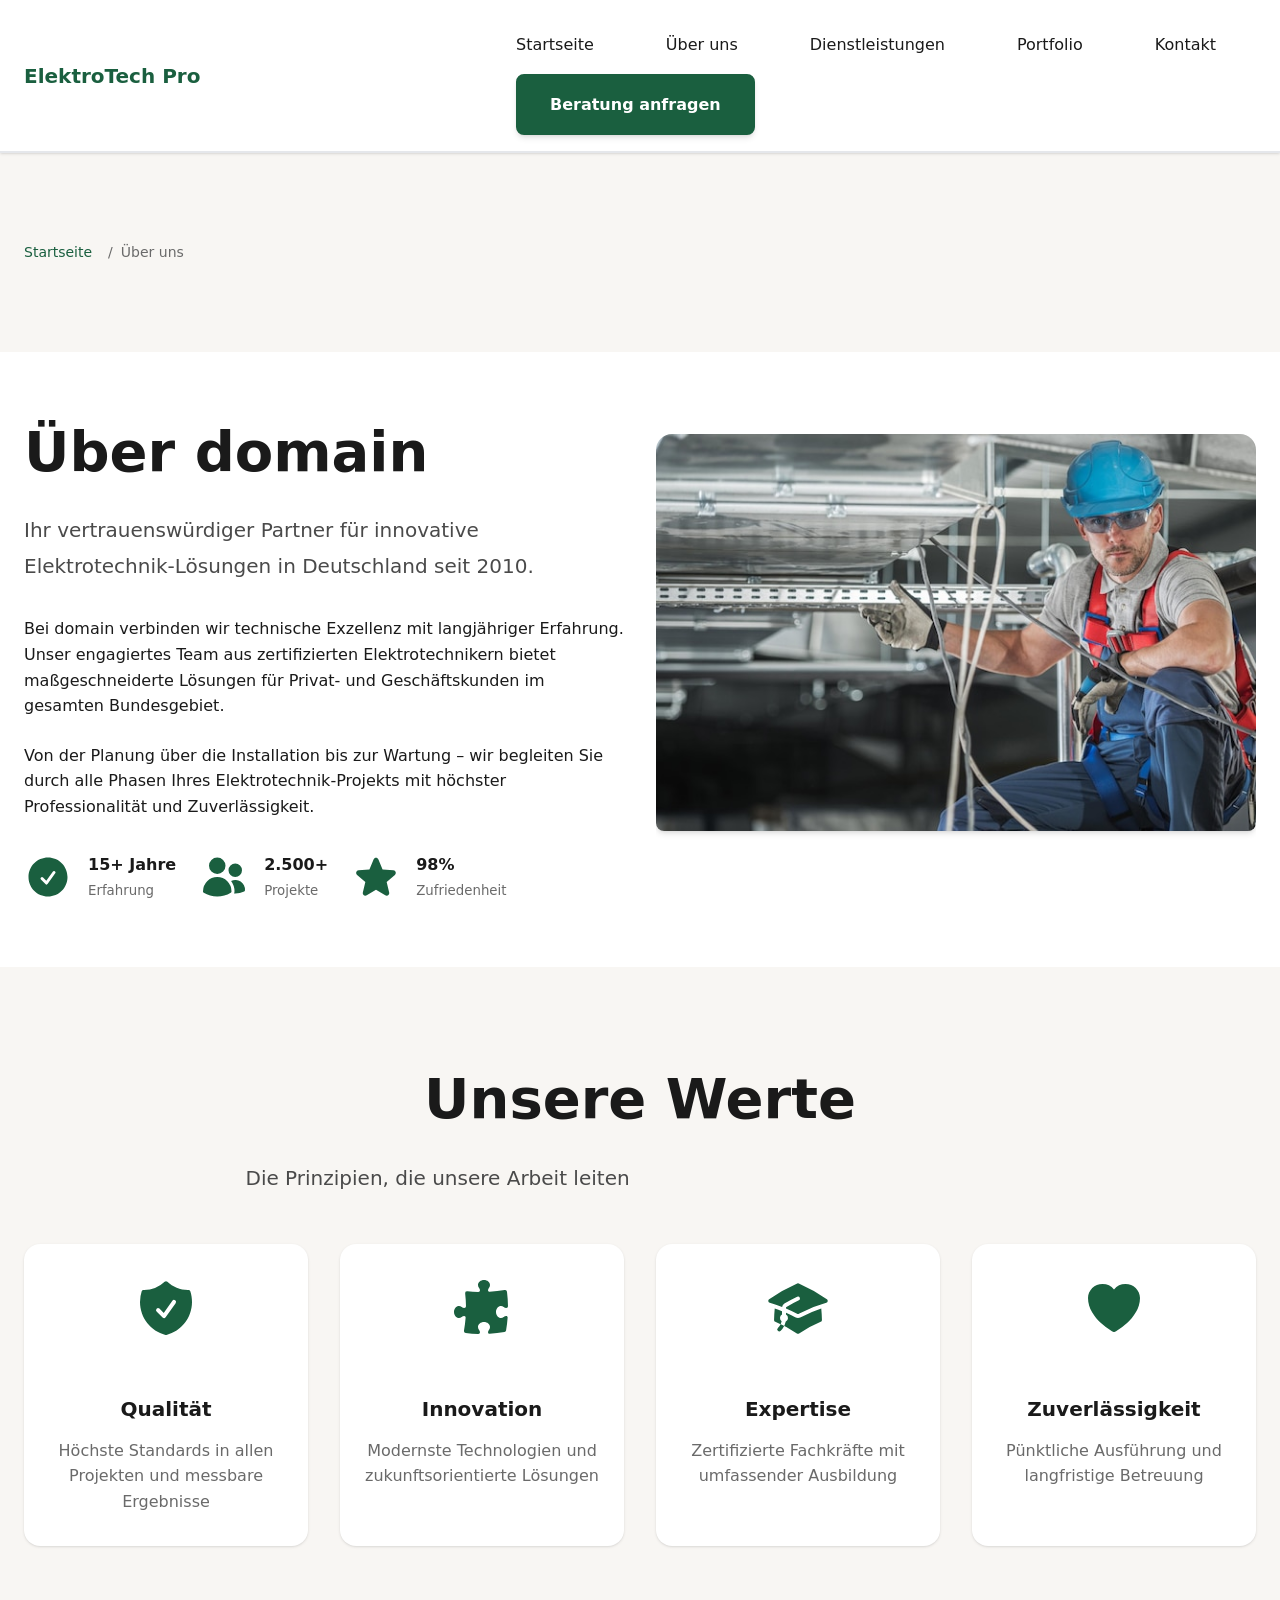
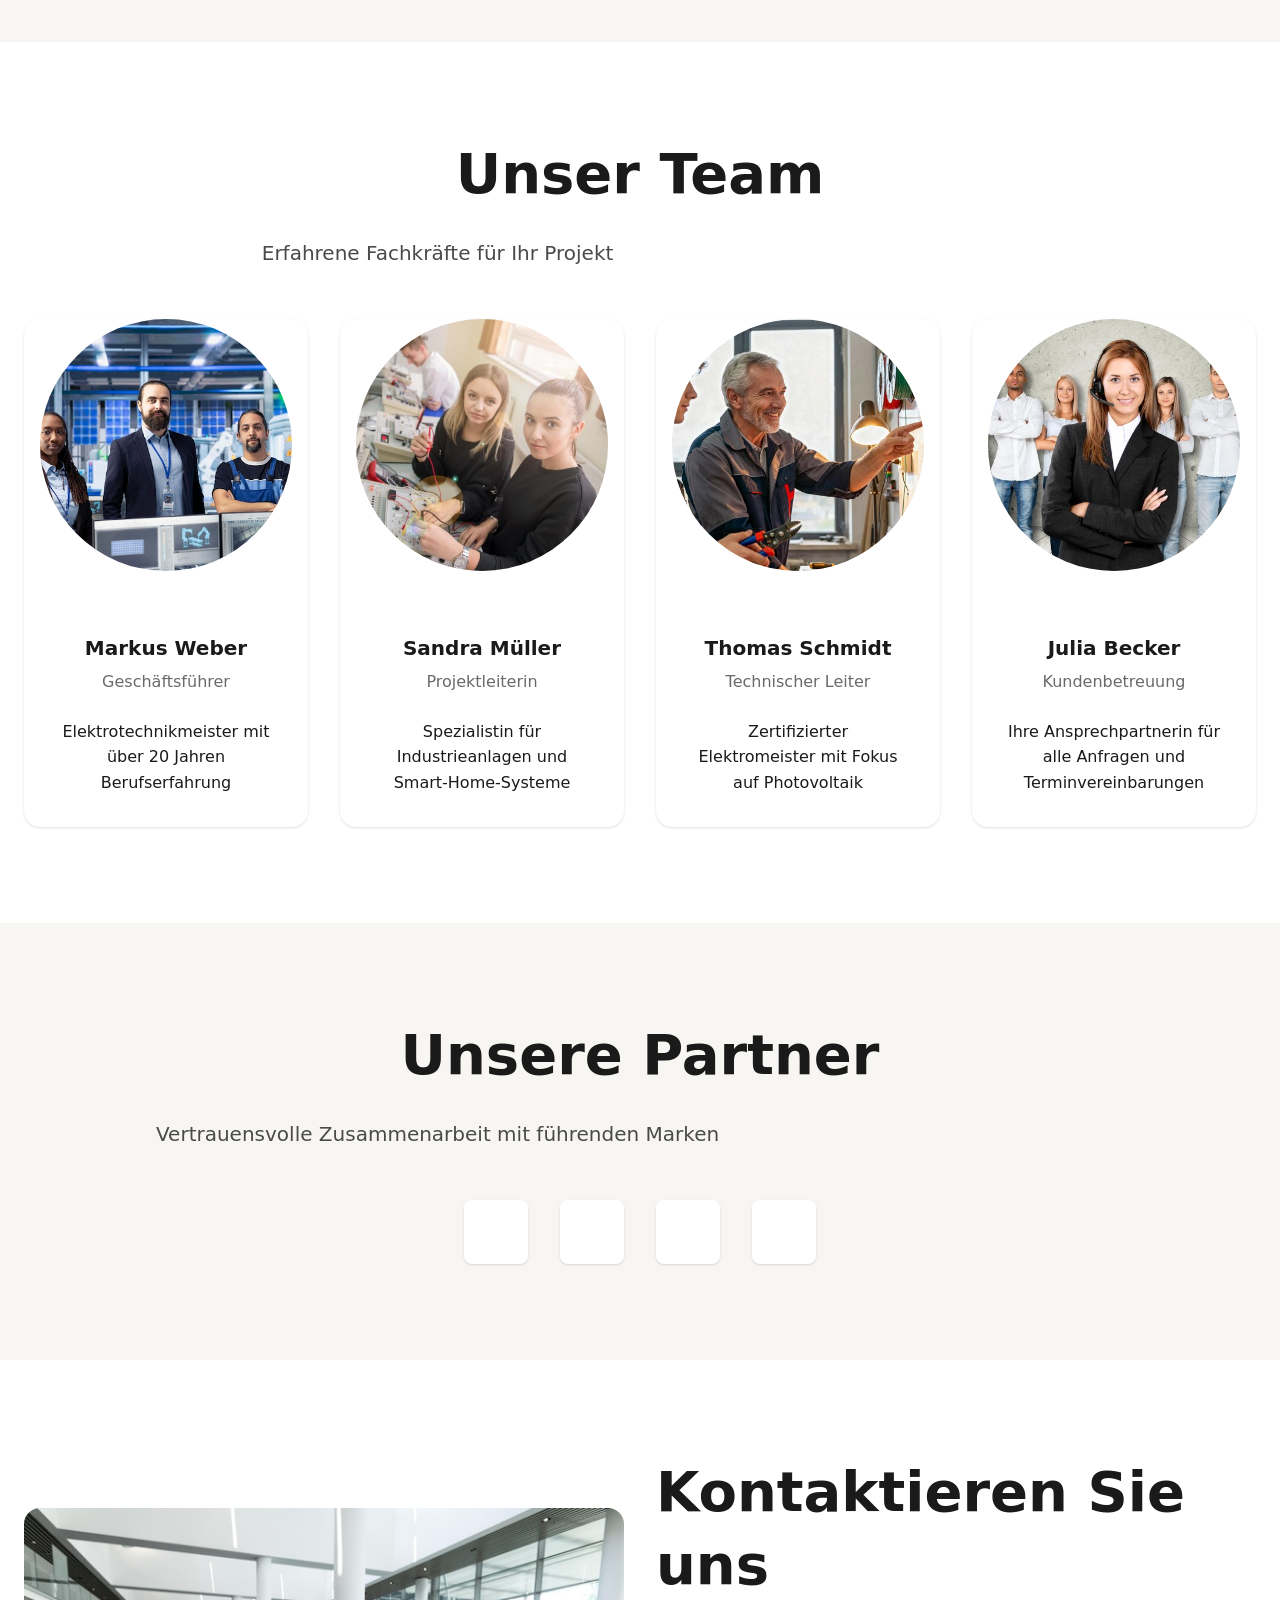
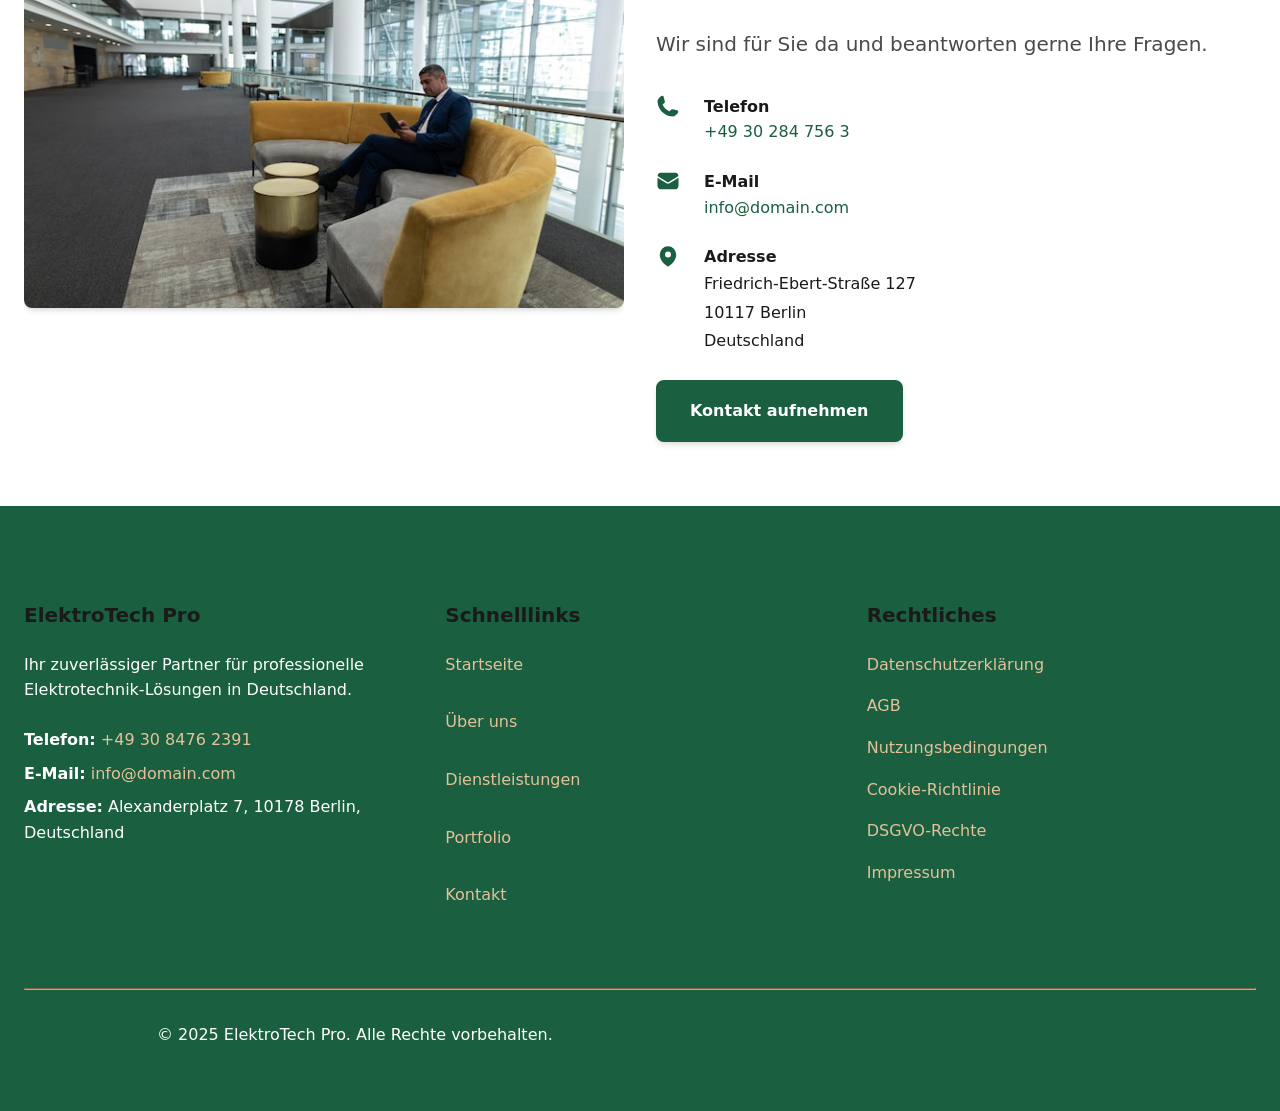
==== commit 4e6be555: "images_replaced" ====
--- a/about.html
+++ b/about.html
@@ -1,6 +1,4 @@
-<!doctype html>
-<html lang="de">
- <head>
+<!DOCTYPE html><html lang="de"><head>
   <meta charset="UTF-8">
   <meta name="viewport" content="width=device-width, initial-scale=1.0">
   <title>Über uns - Elektrotechnik Experten | domain</title>
@@ -57,7 +55,7 @@
         <div class="d-flex align-items-center">
          <div class="ratio ratio-1x1 me-2" style="width: 48px; height: 48px;">
           <svg xmlns="http://www.w3.org/2000/svg" viewBox="0 0 24 24" fill="currentColor" class="text-primary">
-           <path fill-rule="evenodd" d="M2.25 12c0-5.385 4.365-9.75 9.75-9.75s9.75 4.365 9.75 9.75-4.365 9.75-9.75 9.75S2.25 17.385 2.25 12zm13.36-1.814a.75.75 0 10-1.22-.872l-3.236 4.53L9.53 12.22a.75.75 0 00-1.06 1.06l2.25 2.25a.75.75 0 001.14-.094l3.75-5.25z" clip-rule="evenodd" />
+           <path fill-rule="evenodd" d="M2.25 12c0-5.385 4.365-9.75 9.75-9.75s9.75 4.365 9.75 9.75-4.365 9.75-9.75 9.75S2.25 17.385 2.25 12zm13.36-1.814a.75.75 0 10-1.22-.872l-3.236 4.53L9.53 12.22a.75.75 0 00-1.06 1.06l2.25 2.25a.75.75 0 001.14-.094l3.75-5.25z" clip-rule="evenodd"></path>
           </svg>
          </div>
          <div>
@@ -67,7 +65,7 @@
         <div class="d-flex align-items-center">
          <div class="ratio ratio-1x1 me-2" style="width: 48px; height: 48px;">
           <svg xmlns="http://www.w3.org/2000/svg" viewBox="0 0 24 24" fill="currentColor" class="text-primary">
-           <path d="M4.5 6.375a4.125 4.125 0 118.25 0 4.125 4.125 0 01-8.25 0zM14.25 8.625a3.375 3.375 0 116.75 0 3.375 3.375 0 01-6.75 0zM1.5 19.125a7.125 7.125 0 0114.25 0v.003l-.001.119a.75.75 0 01-.363.63 13.067 13.067 0 01-6.761 1.873c-2.472 0-4.786-.684-6.76-1.873a.75.75 0 01-.364-.63l-.001-.122zM17.25 19.128l-.001.144a2.25 2.25 0 01-.233.96 10.088 10.088 0 005.06-1.01.75.75 0 00.42-.643 4.875 4.875 0 00-6.957-4.611 8.586 8.586 0 011.71 5.157v.003z" />
+           <path d="M4.5 6.375a4.125 4.125 0 118.25 0 4.125 4.125 0 01-8.25 0zM14.25 8.625a3.375 3.375 0 116.75 0 3.375 3.375 0 01-6.75 0zM1.5 19.125a7.125 7.125 0 0114.25 0v.003l-.001.119a.75.75 0 01-.363.63 13.067 13.067 0 01-6.761 1.873c-2.472 0-4.786-.684-6.76-1.873a.75.75 0 01-.364-.63l-.001-.122zM17.25 19.128l-.001.144a2.25 2.25 0 01-.233.96 10.088 10.088 0 005.06-1.01.75.75 0 00.42-.643 4.875 4.875 0 00-6.957-4.611 8.586 8.586 0 011.71 5.157v.003z"></path>
           </svg>
          </div>
          <div>
@@ -77,7 +75,7 @@
         <div class="d-flex align-items-center">
          <div class="ratio ratio-1x1 me-2" style="width: 48px; height: 48px;">
           <svg xmlns="http://www.w3.org/2000/svg" viewBox="0 0 24 24" fill="currentColor" class="text-primary">
-           <path fill-rule="evenodd" d="M10.788 3.21c.448-1.077 1.976-1.077 2.424 0l2.082 5.007 5.404.433c1.164.093 1.636 1.545.749 2.305l-4.117 3.527 1.257 5.273c.271 1.136-.964 2.033-1.96 1.425L12 18.354 7.373 21.18c-.996.608-2.231-.29-1.96-1.425l1.257-5.273-4.117-3.527c-.887-.76-.415-2.212.749-2.305l5.404-.433 2.082-5.006z" clip-rule="evenodd" />
+           <path fill-rule="evenodd" d="M10.788 3.21c.448-1.077 1.976-1.077 2.424 0l2.082 5.007 5.404.433c1.164.093 1.636 1.545.749 2.305l-4.117 3.527 1.257 5.273c.271 1.136-.964 2.033-1.96 1.425L12 18.354 7.373 21.18c-.996.608-2.231-.29-1.96-1.425l1.257-5.273-4.117-3.527c-.887-.76-.415-2.212.749-2.305l5.404-.433 2.082-5.006z" clip-rule="evenodd"></path>
           </svg>
          </div>
          <div>
@@ -88,7 +86,7 @@
       </div>
       <div class="col-12 col-md-6">
        <div class="ratio ratio-4x3">
-        <img src="https://images.unsplash.com/photo-1621905251918-48416bd8575a?w=800&amp;h=600&amp;fit=crop" alt="Elektriker, professionell, Installation, moderne Ausrüstung" class="img-fluid rounded shadow" loading="lazy" width="800" height="600" style="object-fit: cover;">
+        <img src="img/268.jpg" alt="Elektriker, professionell, Installation, moderne Ausrüstung" class="img-fluid rounded shadow" loading="lazy" width="800" height="600" style="object-fit: cover;">
        </div>
       </div>
      </div>
@@ -106,7 +104,7 @@
         <div class="card-body text-center d-flex flex-column">
          <div class="ratio ratio-1x1 mx-auto mb-3" style="width: 64px; height: 64px;">
           <svg xmlns="http://www.w3.org/2000/svg" viewBox="0 0 24 24" fill="currentColor" class="text-primary">
-           <path fill-rule="evenodd" d="M12.516 2.17a.75.75 0 00-1.032 0 11.209 11.209 0 01-7.877 3.08.75.75 0 00-.722.515A12.74 12.74 0 002.25 9.75c0 5.942 4.064 10.933 9.563 12.348a.749.749 0 00.374 0c5.499-1.415 9.563-6.406 9.563-12.348 0-1.39-.223-2.73-.635-3.985a.75.75 0 00-.722-.516l-.143.001c-2.996 0-5.717-1.17-7.734-3.08zm3.094 8.016a.75.75 0 10-1.22-.872l-3.236 4.53L9.53 12.22a.75.75 0 00-1.06 1.06l2.25 2.25a.75.75 0 001.14-.094l3.75-5.25z" clip-rule="evenodd" />
+           <path fill-rule="evenodd" d="M12.516 2.17a.75.75 0 00-1.032 0 11.209 11.209 0 01-7.877 3.08.75.75 0 00-.722.515A12.74 12.74 0 002.25 9.75c0 5.942 4.064 10.933 9.563 12.348a.749.749 0 00.374 0c5.499-1.415 9.563-6.406 9.563-12.348 0-1.39-.223-2.73-.635-3.985a.75.75 0 00-.722-.516l-.143.001c-2.996 0-5.717-1.17-7.734-3.08zm3.094 8.016a.75.75 0 10-1.22-.872l-3.236 4.53L9.53 12.22a.75.75 0 00-1.06 1.06l2.25 2.25a.75.75 0 001.14-.094l3.75-5.25z" clip-rule="evenodd"></path>
           </svg>
          </div>
          <h3 class="h5 mb-2">Qualität</h3>
@@ -119,7 +117,7 @@
         <div class="card-body text-center d-flex flex-column">
          <div class="ratio ratio-1x1 mx-auto mb-3" style="width: 64px; height: 64px;">
           <svg xmlns="http://www.w3.org/2000/svg" viewBox="0 0 24 24" fill="currentColor" class="text-primary">
-           <path d="M11.25 5.337c0-.355-.186-.676-.401-.959a1.647 1.647 0 01-.349-1.003c0-1.036 1.007-1.875 2.25-1.875S15 2.34 15 3.375c0 .369-.128.713-.349 1.003-.215.283-.401.604-.401.959 0 .332.278.598.61.578 1.91-.114 3.79-.342 5.632-.676a.75.75 0 01.878.645 49.17 49.17 0 01.376 5.452.657.657 0 01-.66.664c-.354 0-.675-.186-.958-.401a1.647 1.647 0 00-1.003-.349c-1.035 0-1.875 1.007-1.875 2.25s.84 2.25 1.875 2.25c.369 0 .713-.128 1.003-.349.283-.215.604-.401.959-.401.31 0 .557.262.534.571a48.774 48.774 0 01-.595 4.845.75.75 0 01-.61.61c-1.82.317-3.673.533-5.555.642a.58.58 0 01-.611-.581c0-.355.186-.676.401-.959.221-.29.349-.634.349-1.003 0-1.035-1.007-1.875-2.25-1.875s-2.25.84-2.25 1.875c0 .369.128.713.349 1.003.215.283.401.604.401.959a.641.641 0 01-.658.643 49.118 49.118 0 01-4.708-.36.75.75 0 01-.645-.878c.293-1.614.504-3.257.629-4.924A.53.53 0 005.337 15c-.355 0-.676.186-.959.401-.29.221-.634.349-1.003.349-1.036 0-1.875-1.007-1.875-2.25s.84-2.25 1.875-2.25c.369 0 .713.128 1.003.349.283.215.604.401.959.401a.656.656 0 00.659-.663 47.703 47.703 0 00-.31-4.82.75.75 0 01.83-.832c1.343.155 2.703.254 4.077.294a.64.64 0 00.657-.642z" />
+           <path d="M11.25 5.337c0-.355-.186-.676-.401-.959a1.647 1.647 0 01-.349-1.003c0-1.036 1.007-1.875 2.25-1.875S15 2.34 15 3.375c0 .369-.128.713-.349 1.003-.215.283-.401.604-.401.959 0 .332.278.598.61.578 1.91-.114 3.79-.342 5.632-.676a.75.75 0 01.878.645 49.17 49.17 0 01.376 5.452.657.657 0 01-.66.664c-.354 0-.675-.186-.958-.401a1.647 1.647 0 00-1.003-.349c-1.035 0-1.875 1.007-1.875 2.25s.84 2.25 1.875 2.25c.369 0 .713-.128 1.003-.349.283-.215.604-.401.959-.401.31 0 .557.262.534.571a48.774 48.774 0 01-.595 4.845.75.75 0 01-.61.61c-1.82.317-3.673.533-5.555.642a.58.58 0 01-.611-.581c0-.355.186-.676.401-.959.221-.29.349-.634.349-1.003 0-1.035-1.007-1.875-2.25-1.875s-2.25.84-2.25 1.875c0 .369.128.713.349 1.003.215.283.401.604.401.959a.641.641 0 01-.658.643 49.118 49.118 0 01-4.708-.36.75.75 0 01-.645-.878c.293-1.614.504-3.257.629-4.924A.53.53 0 005.337 15c-.355 0-.676.186-.959.401-.29.221-.634.349-1.003.349-1.036 0-1.875-1.007-1.875-2.25s.84-2.25 1.875-2.25c.369 0 .713.128 1.003.349.283.215.604.401.959.401a.656.656 0 00.659-.663 47.703 47.703 0 00-.31-4.82.75.75 0 01.83-.832c1.343.155 2.703.254 4.077.294a.64.64 0 00.657-.642z"></path>
           </svg>
          </div>
          <h3 class="h5 mb-2">Innovation</h3>
@@ -132,7 +130,7 @@
         <div class="card-body text-center d-flex flex-column">
          <div class="ratio ratio-1x1 mx-auto mb-3" style="width: 64px; height: 64px;">
           <svg xmlns="http://www.w3.org/2000/svg" viewBox="0 0 24 24" fill="currentColor" class="text-primary">
-           <path d="M11.7 2.805a.75.75 0 01.6 0A60.65 60.65 0 0122.83 8.72a.75.75 0 01-.231 1.337 49.949 49.949 0 00-9.902 3.912l-.003.002-.34.18a.75.75 0 01-.707 0A50.009 50.009 0 007.5 12.174v-.224c0-.131.067-.248.172-.311a54.614 54.614 0 014.653-2.52.75.75 0 00-.65-1.352 56.129 56.129 0 00-4.78 2.589 1.858 1.858 0 00-.859 1.228 49.803 49.803 0 00-4.634-1.527.75.75 0 01-.231-1.337A60.653 60.653 0 0111.7 2.805z" /> <path d="M13.06 15.473a48.45 48.45 0 017.666-3.282c.134 1.414.22 2.843.255 4.285a.75.75 0 01-.46.71 47.878 47.878 0 00-8.105 4.342.75.75 0 01-.832 0 47.877 47.877 0 00-8.104-4.342.75.75 0 01-.461-.71c.035-1.442.121-2.87.255-4.286A48.4 48.4 0 016 13.18v1.27a1.5 1.5 0 00-.14 2.508c-.09.38-.222.753-.397 1.11.452.213.901.434 1.346.661a6.729 6.729 0 00.551-1.608 1.5 1.5 0 00.14-2.67v-.645a48.549 48.549 0 013.44 1.668 2.25 2.25 0 002.12 0z" /> <path d="M4.462 19.462c.42-.419.753-.89 1-1.394.453.213.902.434 1.347.661a6.743 6.743 0 01-1.286 1.794.75.75 0 11-1.06-1.06z" />
+           <path d="M11.7 2.805a.75.75 0 01.6 0A60.65 60.65 0 0122.83 8.72a.75.75 0 01-.231 1.337 49.949 49.949 0 00-9.902 3.912l-.003.002-.34.18a.75.75 0 01-.707 0A50.009 50.009 0 007.5 12.174v-.224c0-.131.067-.248.172-.311a54.614 54.614 0 014.653-2.52.75.75 0 00-.65-1.352 56.129 56.129 0 00-4.78 2.589 1.858 1.858 0 00-.859 1.228 49.803 49.803 0 00-4.634-1.527.75.75 0 01-.231-1.337A60.653 60.653 0 0111.7 2.805z"></path> <path d="M13.06 15.473a48.45 48.45 0 017.666-3.282c.134 1.414.22 2.843.255 4.285a.75.75 0 01-.46.71 47.878 47.878 0 00-8.105 4.342.75.75 0 01-.832 0 47.877 47.877 0 00-8.104-4.342.75.75 0 01-.461-.71c.035-1.442.121-2.87.255-4.286A48.4 48.4 0 016 13.18v1.27a1.5 1.5 0 00-.14 2.508c-.09.38-.222.753-.397 1.11.452.213.901.434 1.346.661a6.729 6.729 0 00.551-1.608 1.5 1.5 0 00.14-2.67v-.645a48.549 48.549 0 013.44 1.668 2.25 2.25 0 002.12 0z"></path> <path d="M4.462 19.462c.42-.419.753-.89 1-1.394.453.213.902.434 1.347.661a6.743 6.743 0 01-1.286 1.794.75.75 0 11-1.06-1.06z"></path>
           </svg>
          </div>
          <h3 class="h5 mb-2">Expertise</h3>
@@ -145,7 +143,7 @@
         <div class="card-body text-center d-flex flex-column">
          <div class="ratio ratio-1x1 mx-auto mb-3" style="width: 64px; height: 64px;">
           <svg xmlns="http://www.w3.org/2000/svg" viewBox="0 0 24 24" fill="currentColor" class="text-primary">
-           <path d="M11.645 20.91l-.007-.003-.022-.012a15.247 15.247 0 01-.383-.218 25.18 25.18 0 01-4.244-3.17C4.688 15.36 2.25 12.174 2.25 8.25 2.25 5.322 4.714 3 7.688 3A5.5 5.5 0 0112 5.052 5.5 5.5 0 0116.313 3c2.973 0 5.437 2.322 5.437 5.25 0 3.925-2.438 7.111-4.739 9.256a25.175 25.175 0 01-4.244 3.17 15.247 15.247 0 01-.383.219l-.022.012-.007.004-.003.001a.752.752 0 01-.704 0l-.003-.001z" />
+           <path d="M11.645 20.91l-.007-.003-.022-.012a15.247 15.247 0 01-.383-.218 25.18 25.18 0 01-4.244-3.17C4.688 15.36 2.25 12.174 2.25 8.25 2.25 5.322 4.714 3 7.688 3A5.5 5.5 0 0112 5.052 5.5 5.5 0 0116.313 3c2.973 0 5.437 2.322 5.437 5.25 0 3.925-2.438 7.111-4.739 9.256a25.175 25.175 0 01-4.244 3.17 15.247 15.247 0 01-.383.219l-.022.012-.007.004-.003.001a.752.752 0 01-.704 0l-.003-.001z"></path>
           </svg>
          </div>
          <h3 class="h5 mb-2">Zuverlässigkeit</h3>
@@ -166,7 +164,7 @@
       <div class="col-12 col-md-6 col-lg-3">
        <div class="card c-card h-100 border-0 shadow-sm d-flex flex-column">
         <div class="ratio ratio-1x1">
-         <img src="https://images.unsplash.com/photo-1560250097-0b93528c311a?w=400&amp;h=400&amp;fit=crop" alt="Teamfoto, Geschäftsführer, Elektrotechnik, Profi" class="card-img-top" loading="lazy" width="400" height="400" style="object-fit: cover; border-radius: 50%;">
+         <img src="img/120437.jpg" alt="Teamfoto, Geschäftsführer, Elektrotechnik, Profi" class="card-img-top" loading="lazy" width="400" height="400" style="object-fit: cover; border-radius: 50%;">
         </div>
         <div class="card-body text-center d-flex flex-column">
          <h3 class="h5 mb-1">Markus Weber</h3>
@@ -178,7 +176,7 @@
       <div class="col-12 col-md-6 col-lg-3">
        <div class="card c-card h-100 border-0 shadow-sm d-flex flex-column">
         <div class="ratio ratio-1x1">
-         <img src="https://images.unsplash.com/photo-1573496359142-b8d87734a5a2?w=400&amp;h=400&amp;fit=crop" alt="Teamfoto, Projektleiterin, Elektroplanung, Fachfrau" class="card-img-top" loading="lazy" width="400" height="400" style="object-fit: cover; border-radius: 50%;">
+         <img src="img/95747.jpg" alt="Teamfoto, Projektleiterin, Elektroplanung, Fachfrau" class="card-img-top" loading="lazy" width="400" height="400" style="object-fit: cover; border-radius: 50%;">
         </div>
         <div class="card-body text-center d-flex flex-column">
          <h3 class="h5 mb-1">Sandra Müller</h3>
@@ -190,7 +188,7 @@
       <div class="col-12 col-md-6 col-lg-3">
        <div class="card c-card h-100 border-0 shadow-sm d-flex flex-column">
         <div class="ratio ratio-1x1">
-         <img src="https://images.unsplash.com/photo-1519085360753-af0119f7cbe7?w=400&amp;h=400&amp;fit=crop" alt="Teamfoto, Technischer Leiter, Elektroinstallation, Experte" class="card-img-top" loading="lazy" width="400" height="400" style="object-fit: cover; border-radius: 50%;">
+         <img src="img/3178.jpg" alt="Teamfoto, Technischer Leiter, Elektroinstallation, Experte" class="card-img-top" loading="lazy" width="400" height="400" style="object-fit: cover; border-radius: 50%;">
         </div>
         <div class="card-body text-center d-flex flex-column">
          <h3 class="h5 mb-1">Thomas Schmidt</h3>
@@ -202,7 +200,7 @@
       <div class="col-12 col-md-6 col-lg-3">
        <div class="card c-card h-100 border-0 shadow-sm d-flex flex-column">
         <div class="ratio ratio-1x1">
-         <img src="https://images.unsplash.com/photo-1580489944761-15a19d654956?w=400&amp;h=400&amp;fit=crop" alt="Teamfoto, Kundenbetreuung, Service, Ansprechpartnerin" class="card-img-top" loading="lazy" width="400" height="400" style="object-fit: cover; border-radius: 50%;">
+         <img src="img/56985.jpg" alt="Teamfoto, Kundenbetreuung, Service, Ansprechpartnerin" class="card-img-top" loading="lazy" width="400" height="400" style="object-fit: cover; border-radius: 50%;">
         </div>
         <div class="card-body text-center d-flex flex-column">
          <h3 class="h5 mb-1">Julia Becker</h3>
@@ -270,7 +268,7 @@
         <div class="d-flex align-items-start mb-3">
          <div class="ratio ratio-1x1 me-3" style="width: 24px; height: 24px;">
           <svg xmlns="http://www.w3.org/2000/svg" viewBox="0 0 24 24" fill="currentColor" class="text-primary">
-           <path fill-rule="evenodd" d="M1.5 4.5a3 3 0 013-3h1.372c.86 0 1.61.586 1.819 1.42l1.105 4.423a1.875 1.875 0 01-.694 1.955l-1.293.97c-.135.101-.164.249-.126.352a11.285 11.285 0 006.697 6.697c.103.038.25.009.352-.126l.97-1.293a1.875 1.875 0 011.955-.694l4.423 1.105c.834.209 1.42.959 1.42 1.82V19.5a3 3 0 01-3 3h-2.25C8.552 22.5 1.5 15.448 1.5 6.75V4.5z" clip-rule="evenodd" />
+           <path fill-rule="evenodd" d="M1.5 4.5a3 3 0 013-3h1.372c.86 0 1.61.586 1.819 1.42l1.105 4.423a1.875 1.875 0 01-.694 1.955l-1.293.97c-.135.101-.164.249-.126.352a11.285 11.285 0 006.697 6.697c.103.038.25.009.352-.126l.97-1.293a1.875 1.875 0 011.955-.694l4.423 1.105c.834.209 1.42.959 1.42 1.82V19.5a3 3 0 01-3 3h-2.25C8.552 22.5 1.5 15.448 1.5 6.75V4.5z" clip-rule="evenodd"></path>
           </svg>
          </div>
          <div>
@@ -280,7 +278,7 @@
         <div class="d-flex align-items-start mb-3">
          <div class="ratio ratio-1x1 me-3" style="width: 24px; height: 24px;">
           <svg xmlns="http://www.w3.org/2000/svg" viewBox="0 0 24 24" fill="currentColor" class="text-primary">
-           <path d="M1.5 8.67v8.58a3 3 0 003 3h15a3 3 0 003-3V8.67l-8.928 5.493a3 3 0 01-3.144 0L1.5 8.67z" /> <path d="M22.5 6.908V6.75a3 3 0 00-3-3h-15a3 3 0 00-3 3v.158l9.714 5.978a1.5 1.5 0 001.572 0L22.5 6.908z" />
+           <path d="M1.5 8.67v8.58a3 3 0 003 3h15a3 3 0 003-3V8.67l-8.928 5.493a3 3 0 01-3.144 0L1.5 8.67z"></path> <path d="M22.5 6.908V6.75a3 3 0 00-3-3h-15a3 3 0 00-3 3v.158l9.714 5.978a1.5 1.5 0 001.572 0L22.5 6.908z"></path>
           </svg>
          </div>
          <div>
@@ -290,7 +288,7 @@
         <div class="d-flex align-items-start">
          <div class="ratio ratio-1x1 me-3" style="width: 24px; height: 24px;">
           <svg xmlns="http://www.w3.org/2000/svg" viewBox="0 0 24 24" fill="currentColor" class="text-primary">
-           <path fill-rule="evenodd" d="M11.54 22.351l.07.04.028.016a.76.76 0 00.723 0l.028-.015.071-.041a16.975 16.975 0 001.144-.742 19.58 19.58 0 002.683-2.282c1.944-1.99 3.963-4.98 3.963-8.827a8.25 8.25 0 00-16.5 0c0 3.846 2.02 6.837 3.963 8.827a19.58 19.58 0 002.682 2.282 16.975 16.975 0 001.145.742zM12 13.5a3 3 0 100-6 3 3 0 000 6z" clip-rule="evenodd" />
+           <path fill-rule="evenodd" d="M11.54 22.351l.07.04.028.016a.76.76 0 00.723 0l.028-.015.071-.041a16.975 16.975 0 001.144-.742 19.58 19.58 0 002.683-2.282c1.944-1.99 3.963-4.98 3.963-8.827a8.25 8.25 0 00-16.5 0c0 3.846 2.02 6.837 3.963 8.827a19.58 19.58 0 002.682 2.282 16.975 16.975 0 001.145.742zM12 13.5a3 3 0 100-6 3 3 0 000 6z" clip-rule="evenodd"></path>
           </svg>
          </div>
          <div>
@@ -307,7 +305,7 @@
       </div>
       <div class="col-12 col-md-6 order-md-1">
        <div class="ratio ratio-4x3">
-        <img src="https://images.unsplash.com/photo-1486406146926-c627a92ad1ab?w=800&amp;h=600&amp;fit=crop" alt="Bürogebäude, modern, Business, Firmensitz" class="img-fluid rounded shadow" loading="lazy" width="800" height="600" style="object-fit: cover;">
+        <img src="img/374858.jpg" alt="Bürogebäude, modern, Business, Firmensitz" class="img-fluid rounded shadow" loading="lazy" width="800" height="600" style="object-fit: cover;">
        </div>
       </div>
      </div>
@@ -354,6 +352,6 @@
     </div>
    </div>
   </footer>
-  <script src="script.js" defer></script>
- </body>
-</html>+  <script src="script.js" defer=""></script>
+ 
+</body></html>
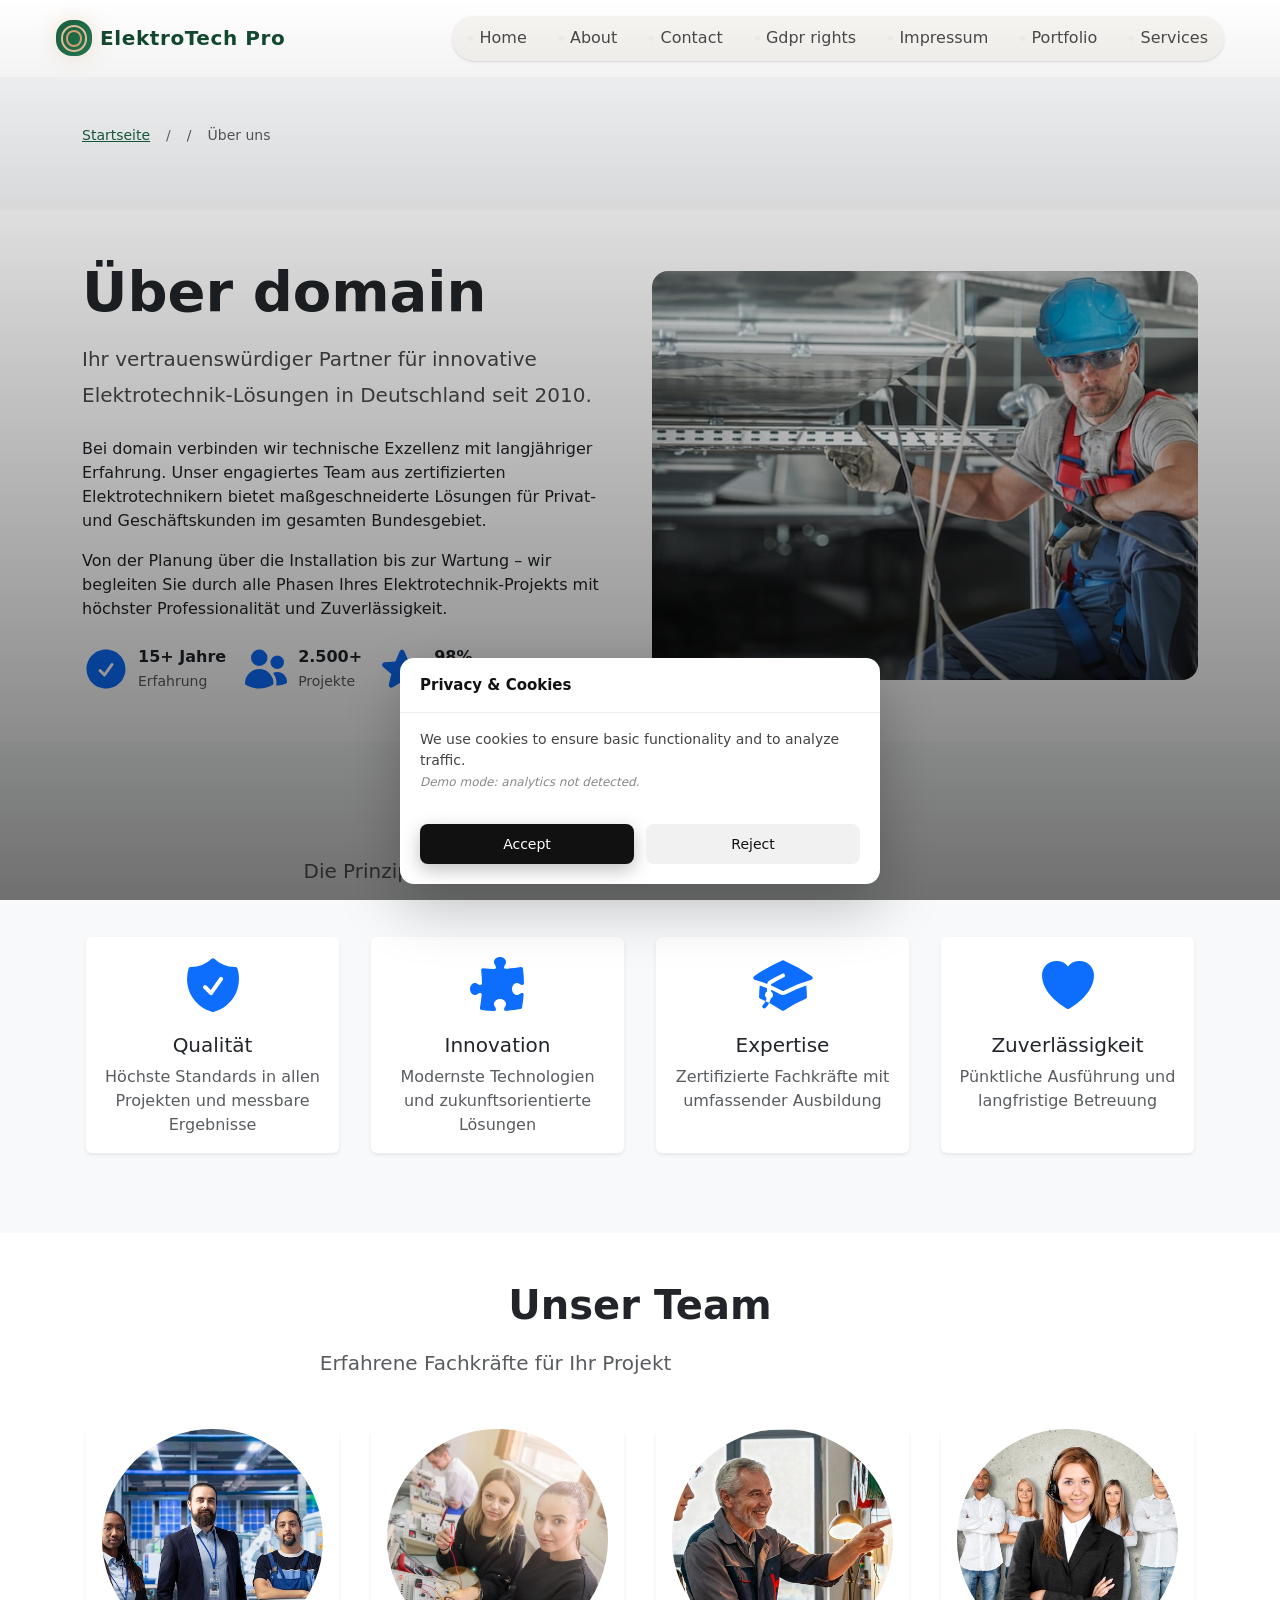
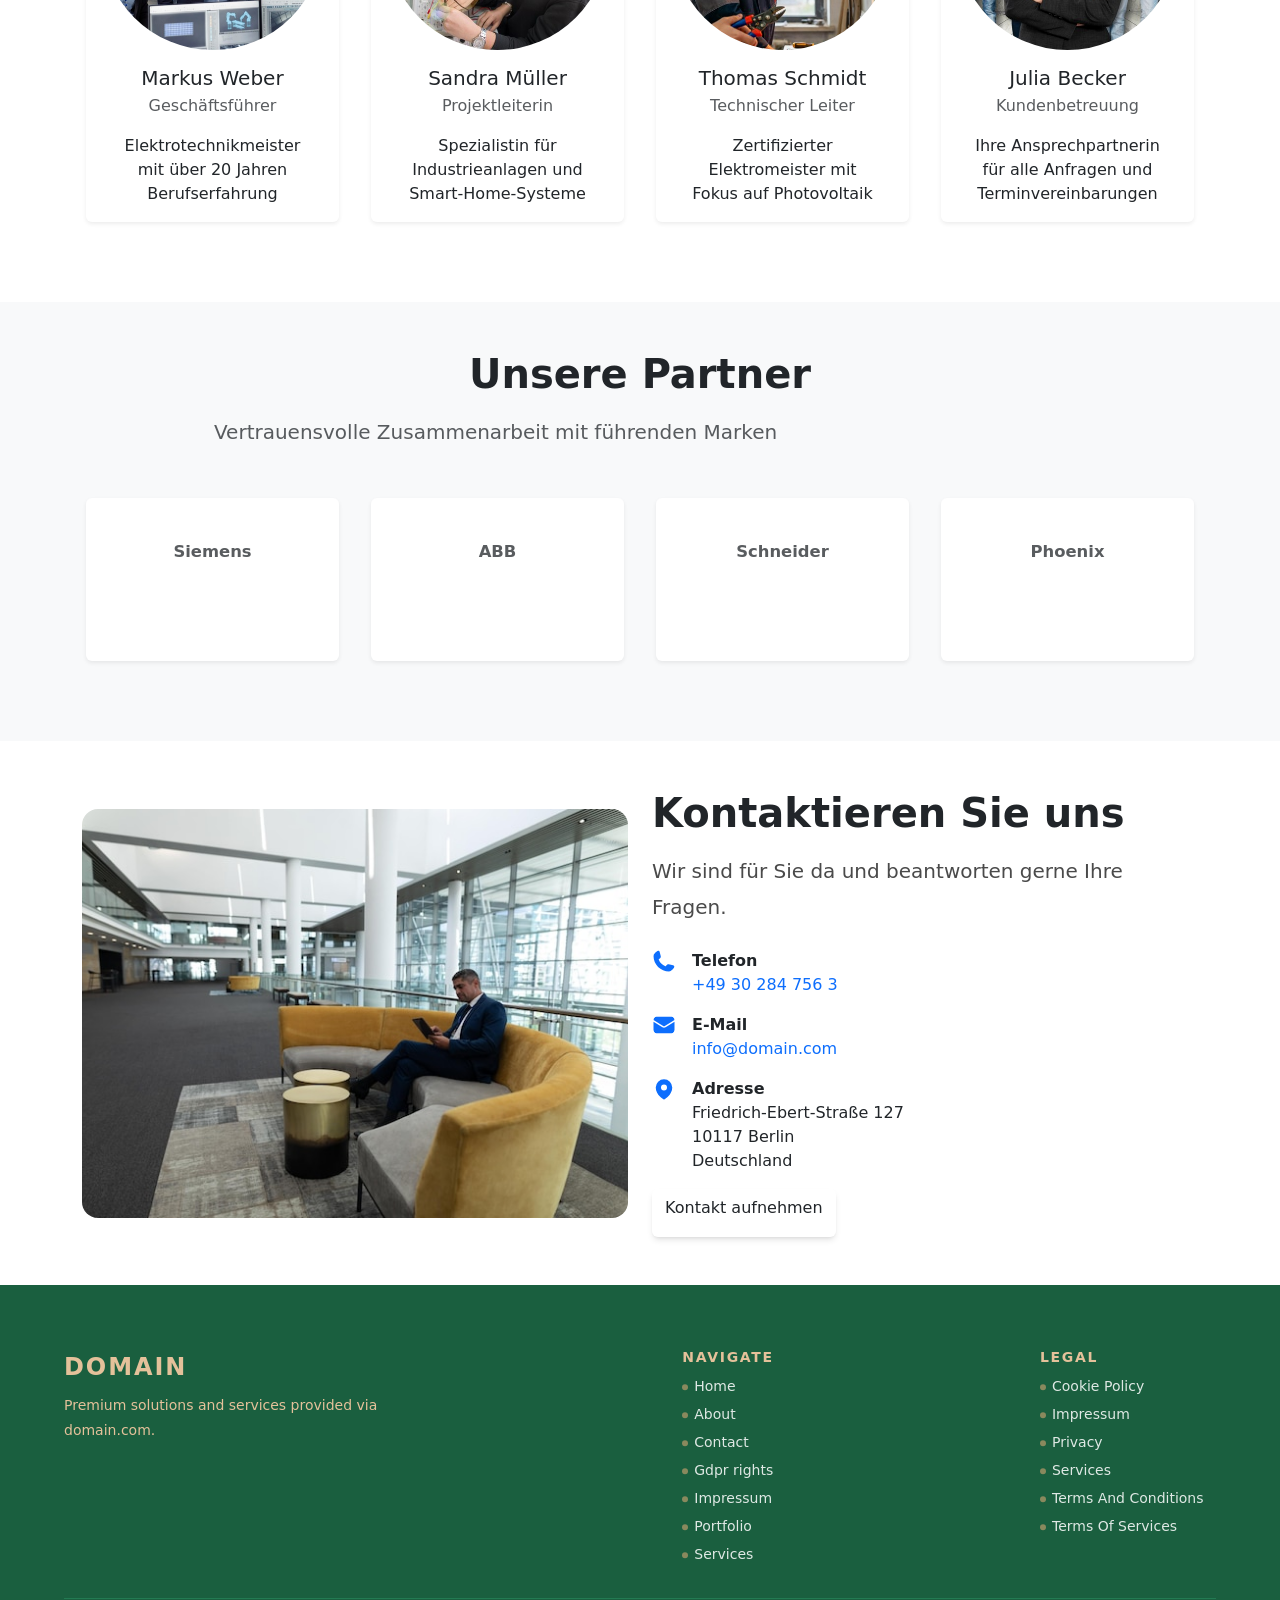
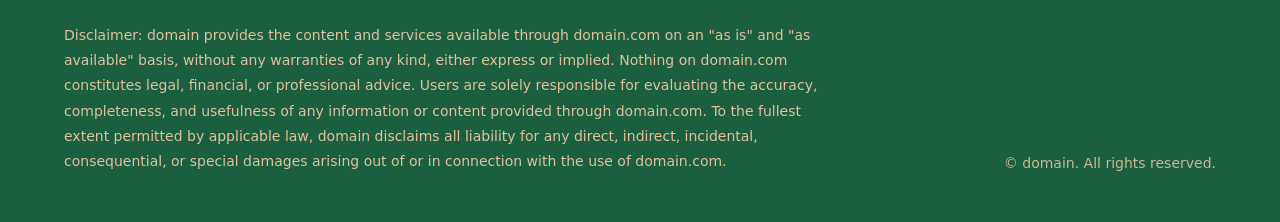
==== commit e27db4bf: "AI Audit" ====
--- a/about.html
+++ b/about.html
@@ -1,4 +1,33 @@
 <!DOCTYPE html><html lang="de"><head>
+<script type="application/ld+json">
+{
+  "@context": "https://schema.org",
+  "@graph": [
+    {
+      "@type": "WebSite",
+      "@id": "https://domain.com/#website",
+      "url": "https://domain.com",
+      "name": "domain"
+    },
+    {
+      "@type": "Organization",
+      "@id": "https://domain.com/#org",
+      "name": "domain",
+      "url": "https://domain.com"
+    },
+    {
+      "@type": "WebPage",
+      "@id": "https://domain.com/about.html",
+      "url": "https://domain.com/about.html",
+      "name": "domain",
+      "isPartOf": {
+        "@id": "https://domain.com/#website"
+      },
+      "inLanguage": "de"
+    }
+  ]
+}
+</script>
   <meta charset="UTF-8">
   <meta name="viewport" content="width=device-width, initial-scale=1.0">
   <title>Über uns - Elektrotechnik Experten | domain</title>
@@ -12,26 +41,36 @@
   <link rel="stylesheet" href="style.css">
   <link rel="icon" type="image/png" href="/favicon.png">
   <link rel="apple-touch-icon" href="/apple-touch-icon.png">
- </head>
+   <link rel="stylesheet" href="https://cdn.jsdelivr.net/npm/bootstrap@5.3.3/dist/css/bootstrap.min.css" integrity="sha384-QWTKZyjpPEjISv5WaRU9OFeRpok6YctnYmDr5pNlyT2bRjXh0JMhjY6hW+ALEwIH" crossorigin="anonymous">
+  <link rel="stylesheet" href="https://unpkg.com/aos@2.3.4/dist/aos.css">
+<link rel="stylesheet" href="./header-footer.css">
+</head>
  <body>
-  <header class="l-header">
-   <nav class="navbar navbar-expand-md sticky-top bg-white border-bottom" aria-label="Hauptnavigation">
-    <div class="container-fluid">
-     <a class="navbar-brand c-logo" href="/"> <span class="c-logo__text">ElektroTech Pro</span> </a>
-     <button class="navbar-toggler c-nav__toggle" type="button" data-bs-toggle="collapse" data-bs-target="#navbarNav" aria-controls="navbarNav" aria-expanded="false" aria-label="Navigation umschalten"><span class="navbar-toggler-icon"></span></button>
-     <div class="collapse navbar-collapse" id="navbarNav">
-      <ul class="navbar-nav ms-auto c-nav">
-       <li class="nav-item c-nav__item"><a class="nav-link" aria-current="page" href="/">Startseite</a></li>
-       <li class="nav-item c-nav__item"><a class="nav-link" href="/about.html">Über uns</a></li>
-       <li class="nav-item c-nav__item"><a class="nav-link" href="/services.html">Dienstleistungen</a></li>
-       <li class="nav-item c-nav__item"><a class="nav-link" href="/portfolio.html">Portfolio</a></li>
-       <li class="nav-item c-nav__item"><a class="nav-link" href="/contact.html">Kontakt</a></li>
+  <header class="dr-header" aria-label="Main header">
+  <div class="dr-header-inner">
+    <div class="dr-brand">
+      <div class="dr-logo" aria-label="ElektroTech Pro logo">
+        <span class="dr-logo-mark"></span>
+        <span class="dr-logo-text">ElektroTech Pro</span>
+      </div>
+    </div>
+    <button class="dr-nav-toggle" type="button" aria-label="Toggle navigation" aria-expanded="false">
+      <span class="dr-nav-toggle-bar"></span>
+      <span class="dr-nav-toggle-bar"></span>
+    </button>
+    <nav class="dr-nav" aria-label="Primary navigation">
+      <ul class="dr-nav-list">
+        <li class="dr-nav-item"><a class="dr-nav-link" href="./index.html">Home</a></li>
+        <li class="dr-nav-item"><a class="dr-nav-link" href="./about.html">About</a></li>
+        <li class="dr-nav-item"><a class="dr-nav-link" href="./contact.html">Contact</a></li>
+        <li class="dr-nav-item"><a class="dr-nav-link" href="./gdpr-rights.html">Gdpr rights</a></li>
+        <li class="dr-nav-item"><a class="dr-nav-link" href="./impressum.html">Impressum</a></li>
+        <li class="dr-nav-item"><a class="dr-nav-link" href="./portfolio.html">Portfolio</a></li>
+        <li class="dr-nav-item"><a class="dr-nav-link" href="./services.html">Services</a></li>
       </ul>
-      <a href="/contact.html" class="btn btn-primary ms-md-3 c-button c-button--primary">Beratung anfragen</a>
-     </div>
-    </div>
-   </nav>
-  </header>
+    </nav>
+  </div>
+</header>
   <main>
    <section class="l-section py-4 py-md-5 bg-light">
     <div class="container">
@@ -312,46 +351,52 @@
     </div>
    </section>
   </main>
-  <footer class="l-footer bg-dark text-white py-4 py-md-5">
-   <div class="container">
-    <div class="row g-4">
-     <div class="col-12 col-md-4">
-      <h3 class="h5 mb-3">ElektroTech Pro</h3>
-      <p>Ihr zuverlässiger Partner für professionelle Elektrotechnik-Lösungen in Deutschland.</p>
-      <p class="mb-1"><strong>Telefon:</strong> <a href="tel:+493084762391" class="text-white text-decoration-none">+49 30 8476 2391</a></p>
-      <p class="mb-1"><strong>E-Mail:</strong> <a href="mailto:info@domain.com" class="text-white text-decoration-none">info@domain.com</a></p>
-      <p class="mb-0"><strong>Adresse:</strong> Alexanderplatz 7, 10178 Berlin, Deutschland</p>
-     </div>
-     <div class="col-12 col-md-4">
-      <h3 class="h5 mb-3">Schnelllinks</h3>
-      <ul class="list-unstyled c-footer-links">
-       <li class="mb-2"><a href="/" class="text-white text-decoration-none">Startseite</a></li>
-       <li class="mb-2"><a href="/about.html" class="text-white text-decoration-none">Über uns</a></li>
-       <li class="mb-2"><a href="/services.html" class="text-white text-decoration-none">Dienstleistungen</a></li>
-       <li class="mb-2"><a href="/portfolio.html" class="text-white text-decoration-none">Portfolio</a></li>
-       <li class="mb-2"><a href="/contact.html" class="text-white text-decoration-none">Kontakt</a></li>
-      </ul>
-     </div>
-     <div class="col-12 col-md-4">
-      <h3 class="h5 mb-3">Rechtliches</h3>
-      <ul class="list-unstyled">
-       <li class="mb-2"><a href="/privacy.html" class="text-white text-decoration-none">Datenschutzerklärung</a></li>
-       <li class="mb-2"><a href="/terms_and_conditions.html" class="text-white text-decoration-none">AGB</a></li>
-       <li class="mb-2"><a href="/terms_of_services.html" class="text-white text-decoration-none">Nutzungsbedingungen</a></li>
-       <li class="mb-2"><a href="/cookie_policy.html" class="text-white text-decoration-none">Cookie-Richtlinie</a></li>
-       <li class="mb-2"><a href="/gdpr-rights.html" class="text-white text-decoration-none">DSGVO-Rechte</a></li>
-       <li class="mb-2"><a href="/impressum.html" class="text-white text-decoration-none">Impressum</a></li>
-      </ul>
-     </div>
-    </div>
-    <hr class="my-4 border-secondary">
-    <div class="row">
-     <div class="col-12 text-center">
-      <p class="mb-0">© 2025 ElektroTech Pro. Alle Rechte vorbehalten.</p>
-     </div>
-    </div>
-   </div>
-  </footer>
+  <footer class="dr-footer" aria-label="Site footer">
+  <div class="dr-footer-inner">
+    <div class="dr-footer-main">
+      <div class="dr-footer-brand-block">
+        <div class="dr-footer-brand">domain</div>
+        <p class="dr-footer-tagline">Premium solutions and services provided via domain.com.</p>
+      </div>
+      <div class="dr-footer-nav-block" aria-label="Footer navigation">
+        <h2 class="dr-footer-heading">Navigate</h2>
+        <ul class="dr-footer-nav-list">
+          <li class="dr-footer-nav-item"><a class="dr-footer-nav-link" href="./index.html">Home</a></li>
+          <li class="dr-footer-nav-item"><a class="dr-footer-nav-link" href="./about.html">About</a></li>
+          <li class="dr-footer-nav-item"><a class="dr-footer-nav-link" href="./contact.html">Contact</a></li>
+          <li class="dr-footer-nav-item"><a class="dr-footer-nav-link" href="./gdpr-rights.html">Gdpr rights</a></li>
+          <li class="dr-footer-nav-item"><a class="dr-footer-nav-link" href="./impressum.html">Impressum</a></li>
+          <li class="dr-footer-nav-item"><a class="dr-footer-nav-link" href="./portfolio.html">Portfolio</a></li>
+          <li class="dr-footer-nav-item"><a class="dr-footer-nav-link" href="./services.html">Services</a></li>
+        </ul>
+      </div>
+      <div class="dr-footer-legal-block" aria-label="Legal links">
+        <h2 class="dr-footer-heading">Legal</h2>
+        <ul class="dr-footer-legal-list">
+          <li class="dr-footer-legal-item"><a class="dr-footer-legal-link" href="./cookie_policy.html">Cookie Policy</a></li>
+          <li class="dr-footer-legal-item"><a class="dr-footer-legal-link" href="./impressum.html">Impressum</a></li>
+          <li class="dr-footer-legal-item"><a class="dr-footer-legal-link" href="./privacy.html">Privacy</a></li>
+          <li class="dr-footer-legal-item"><a class="dr-footer-legal-link" href="./services.html">Services</a></li>
+          <li class="dr-footer-legal-item"><a class="dr-footer-legal-link" href="./terms_and_conditions.html">Terms And Conditions</a></li>
+          <li class="dr-footer-legal-item"><a class="dr-footer-legal-link" href="./terms_of_services.html">Terms Of Services</a></li>
+        </ul>
+      </div>
+    </div>
+    <div class="dr-footer-bottom">
+      <p class="dr-footer-disclaimer">Disclaimer: domain provides the content and services available through domain.com on an "as is" and "as available" basis, without any warranties of any kind, either express or implied. Nothing on domain.com constitutes legal, financial, or professional advice. Users are solely responsible for evaluating the accuracy, completeness, and usefulness of any information or content provided through domain.com. To the fullest extent permitted by applicable law, domain disclaims all liability for any direct, indirect, incidental, consequential, or special damages arising out of or in connection with the use of domain.com.</p>
+      <p class="dr-footer-meta">© <span class="dr-footer-meta-name">domain</span>. All rights reserved.</p>
+    </div>
+  </div>
+</footer>
   <script src="script.js" defer=""></script>
  
+  <script src="https://unpkg.com/aos@2.3.4/dist/aos.js"></script>
+  <script>
+if (typeof AOS !== "undefined" && !window.__AOS_INITIALIZED__) {
+  AOS.init({ once: true, duration: 700, easing: "ease-out-cubic" });
+  window.__AOS_INITIALIZED__ = true;
+}
+</script>
+<script src="./header-footer.js"></script>
+<script src="./consent.js"></script>
 </body></html>
--- a/header-footer.css
+++ b/header-footer.css
@@ -0,0 +1,350 @@
+.dr-header {
+  background: var(--color-bg);
+  color: var(--color-text);
+  box-shadow: var(--shadow-md);
+}
+
+.dr-header-inner {
+  max-width: 1200px;
+  margin: 0 auto;
+  padding: calc(var(--space-sm) * 0.75) var(--space-sm);
+  display: flex;
+  align-items: center;
+  justify-content: space-between;
+  gap: var(--space-md);
+}
+
+.dr-brand {
+  display: flex;
+  align-items: center;
+}
+
+.dr-logo {
+  display: inline-flex;
+  align-items: center;
+  gap: var(--space-xs);
+  font-family: var(--font-secondary);
+}
+
+.dr-logo-mark {
+  width: 2.25rem;
+  height: 2.25rem;
+  border-radius: var(--border-radius-lg);
+  background: linear-gradient(135deg, var(--color-primary), var(--color-primary-light));
+  box-shadow: var(--shadow-glow);
+  position: relative;
+}
+
+.dr-logo-mark::before,
+.dr-logo-mark::after {
+  content: "";
+  position: absolute;
+  inset: 0.3rem;
+  border-radius: inherit;
+  border: 2px solid var(--color-secondary-light);
+}
+
+.dr-logo-mark::after {
+  inset: 0.6rem;
+  border-color: var(--color-secondary);
+}
+
+.dr-logo-text {
+  font-size: var(--font-size-xl);
+  font-weight: var(--font-weight-semibold);
+  letter-spacing: 0.03em;
+  color: var(--color-primary-dark);
+}
+
+.dr-nav-toggle {
+  display: inline-flex;
+  flex-direction: column;
+  justify-content: center;
+  gap: 0.25rem;
+  width: 2.5rem;
+  height: 2.5rem;
+  padding: 0;
+  border-radius: var(--border-radius-md);
+  border: 1px solid var(--color-border-light);
+  background: var(--color-bg-alt);
+  cursor: pointer;
+  transition: var(--transition-fast);
+}
+
+.dr-nav-toggle-bar {
+  width: 1.25rem;
+  height: 2px;
+  border-radius: 999px;
+  background: var(--color-primary-dark);
+  transition: var(--transition-fast);
+}
+
+.dr-nav-toggle:hover {
+  background: var(--color-primary-light);
+  border-color: var(--color-primary-light);
+}
+
+.dr-nav-toggle:hover .dr-nav-toggle-bar {
+  background: var(--color-bg);
+}
+
+.dr-nav-toggle[aria-expanded="true"] {
+  background: var(--color-primary-dark);
+  border-color: var(--color-primary-dark);
+}
+
+.dr-nav-toggle[aria-expanded="true"] .dr-nav-toggle-bar:first-child {
+  transform: translateY(2px) rotate(45deg);
+}
+
+.dr-nav-toggle[aria-expanded="true"] .dr-nav-toggle-bar:last-child {
+  transform: translateY(-2px) rotate(-45deg);
+}
+
+.dr-nav {
+  display: none;
+}
+
+.dr-nav-list {
+  list-style: none;
+  margin: 0;
+  padding: 0;
+  display: flex;
+  flex-direction: column;
+  gap: 0.25rem;
+}
+
+.dr-nav-item {
+  position: relative;
+}
+
+.dr-nav-link {
+  display: inline-flex;
+  align-items: center;
+  padding: 0.4rem 0.75rem;
+  border-radius: 999px;
+  font-size: var(--font-size-sm);
+  font-weight: var(--font-weight-medium);
+  font-family: var(--font-primary);
+  color: var(--color-text-light);
+  text-decoration: none;
+  transition: var(--transition-fast);
+}
+
+.dr-nav-link::before {
+  content: "";
+  width: 0.3rem;
+  height: 0.3rem;
+  border-radius: 999px;
+  margin-right: 0.4rem;
+  background: var(--color-border-light);
+  transition: var(--transition-fast);
+}
+
+.dr-nav-link:hover {
+  color: var(--color-primary-dark);
+  background: var(--color-bg-alt);
+}
+
+.dr-nav-link:hover::before {
+  background: var(--color-secondary);
+}
+
+.dr-header .dr-nav-open .dr-nav {
+  display: block;
+}
+
+@media (min-width: 768px) {
+  .dr-header-inner {
+    padding-top: var(--space-sm);
+    padding-bottom: var(--space-sm);
+  }
+
+  .dr-nav-toggle {
+    display: none;
+  }
+
+  .dr-nav {
+    display: block;
+  }
+
+  .dr-nav-list {
+    flex-direction: row;
+    gap: 0.5rem;
+    background: var(--color-bg-alt);
+    padding: 0.25rem;
+    border-radius: 999px;
+    box-shadow: var(--shadow-sm);
+  }
+
+  .dr-nav-link {
+    font-size: var(--font-size-base);
+  }
+
+  .dr-nav-link-active,
+  .dr-nav-link:focus-visible {
+    outline: none;
+    background: linear-gradient(135deg, var(--color-primary), var(--color-primary-dark));
+    color: var(--color-bg);
+    box-shadow: var(--shadow-glow);
+  }
+
+  .dr-nav-link-active::before,
+  .dr-nav-link:focus-visible::before {
+    background: var(--color-secondary-light);
+  }
+}
+
+.dr-footer {
+  background: linear-gradient(145deg, var(--color-bg-dark), var(--color-primary));
+  color: var(--color-bg);
+}
+
+.dr-footer-inner {
+  max-width: 1200px;
+  margin: 0 auto;
+  padding: var(--space-xl) var(--space-sm) var(--space-lg);
+}
+
+.dr-footer-main {
+  display: flex;
+  flex-direction: column;
+  gap: var(--space-lg);
+  border-bottom: 1px solid var(--color-primary-light);
+  padding-bottom: var(--space-lg);
+}
+
+.dr-footer-brand-block {
+  max-width: 22rem;
+}
+
+.dr-footer-brand {
+  font-family: var(--font-secondary);
+  font-size: var(--font-size-2xl);
+  font-weight: var(--font-weight-bold);
+  letter-spacing: 0.08em;
+  text-transform: uppercase;
+  margin-bottom: var(--space-xs);
+  color: var(--color-secondary-light);
+}
+
+.dr-footer-tagline {
+  margin: 0;
+  font-size: var(--font-size-sm);
+  line-height: var(--line-height-relaxed);
+  color: var(--color-secondary-light);
+}
+
+.dr-footer-heading {
+  font-size: var(--font-size-sm);
+  font-weight: var(--font-weight-semibold);
+  text-transform: uppercase;
+  letter-spacing: 0.12em;
+  margin: 0 0 var(--space-xs);
+  color: var(--color-secondary-light);
+}
+
+.dr-footer-nav-list,
+.dr-footer-legal-list {
+  list-style: none;
+  margin: 0;
+  padding: 0;
+  display: grid;
+  gap: 0.35rem;
+}
+
+.dr-footer-nav-link,
+.dr-footer-legal-link {
+  font-size: var(--font-size-sm);
+  color: var(--color-bg);
+  text-decoration: none;
+  opacity: 0.86;
+  transition: var(--transition-fast);
+}
+
+.dr-footer-nav-link:hover,
+.dr-footer-legal-link:hover {
+  opacity: 1;
+  color: var(--color-secondary-light);
+}
+
+.dr-footer-nav-link::before,
+.dr-footer-legal-link::before {
+  content: "";
+  display: inline-block;
+  width: 0.35rem;
+  height: 0.35rem;
+  margin-right: 0.4rem;
+  border-radius: 999px;
+  background: var(--color-secondary);
+  opacity: 0.7;
+  transform: translateY(-0.05rem);
+}
+
+.dr-footer-legal-block {
+  min-width: 11rem;
+}
+
+.dr-footer-bottom {
+  padding-top: var(--space-md);
+  display: flex;
+  flex-direction: column;
+  gap: var(--space-sm);
+}
+
+.dr-footer-disclaimer {
+  margin: 0;
+  font-size: var(--font-size-sm);
+  line-height: var(--line-height-relaxed);
+  color: var(--color-secondary-light);
+}
+
+.dr-footer-meta {
+  margin: 0;
+  font-size: var(--font-size-sm);
+  color: var(--color-secondary-light);
+  opacity: 0.9;
+}
+
+.dr-footer-meta-name {
+  font-weight: var(--font-weight-medium);
+}
+
+@media (min-width: 768px) {
+  .dr-footer-inner {
+    padding-left: var(--space-md);
+    padding-right: var(--space-md);
+  }
+
+  .dr-footer-main {
+    flex-direction: row;
+    align-items: flex-start;
+    justify-content: space-between;
+  }
+
+  .dr-footer-nav-list,
+  .dr-footer-legal-list {
+    gap: 0.25rem;
+  }
+
+  .dr-footer-bottom {
+    flex-direction: row;
+    justify-content: space-between;
+    align-items: flex-end;
+  }
+
+  .dr-footer-disclaimer {
+    max-width: 48rem;
+  }
+}
+
+@media (min-width: 1024px) {
+  .dr-footer-inner {
+    padding-top: var(--space-2xl);
+    padding-bottom: var(--space-xl);
+  }
+
+  .dr-footer-main {
+    gap: var(--space-xl);
+  }
+}
